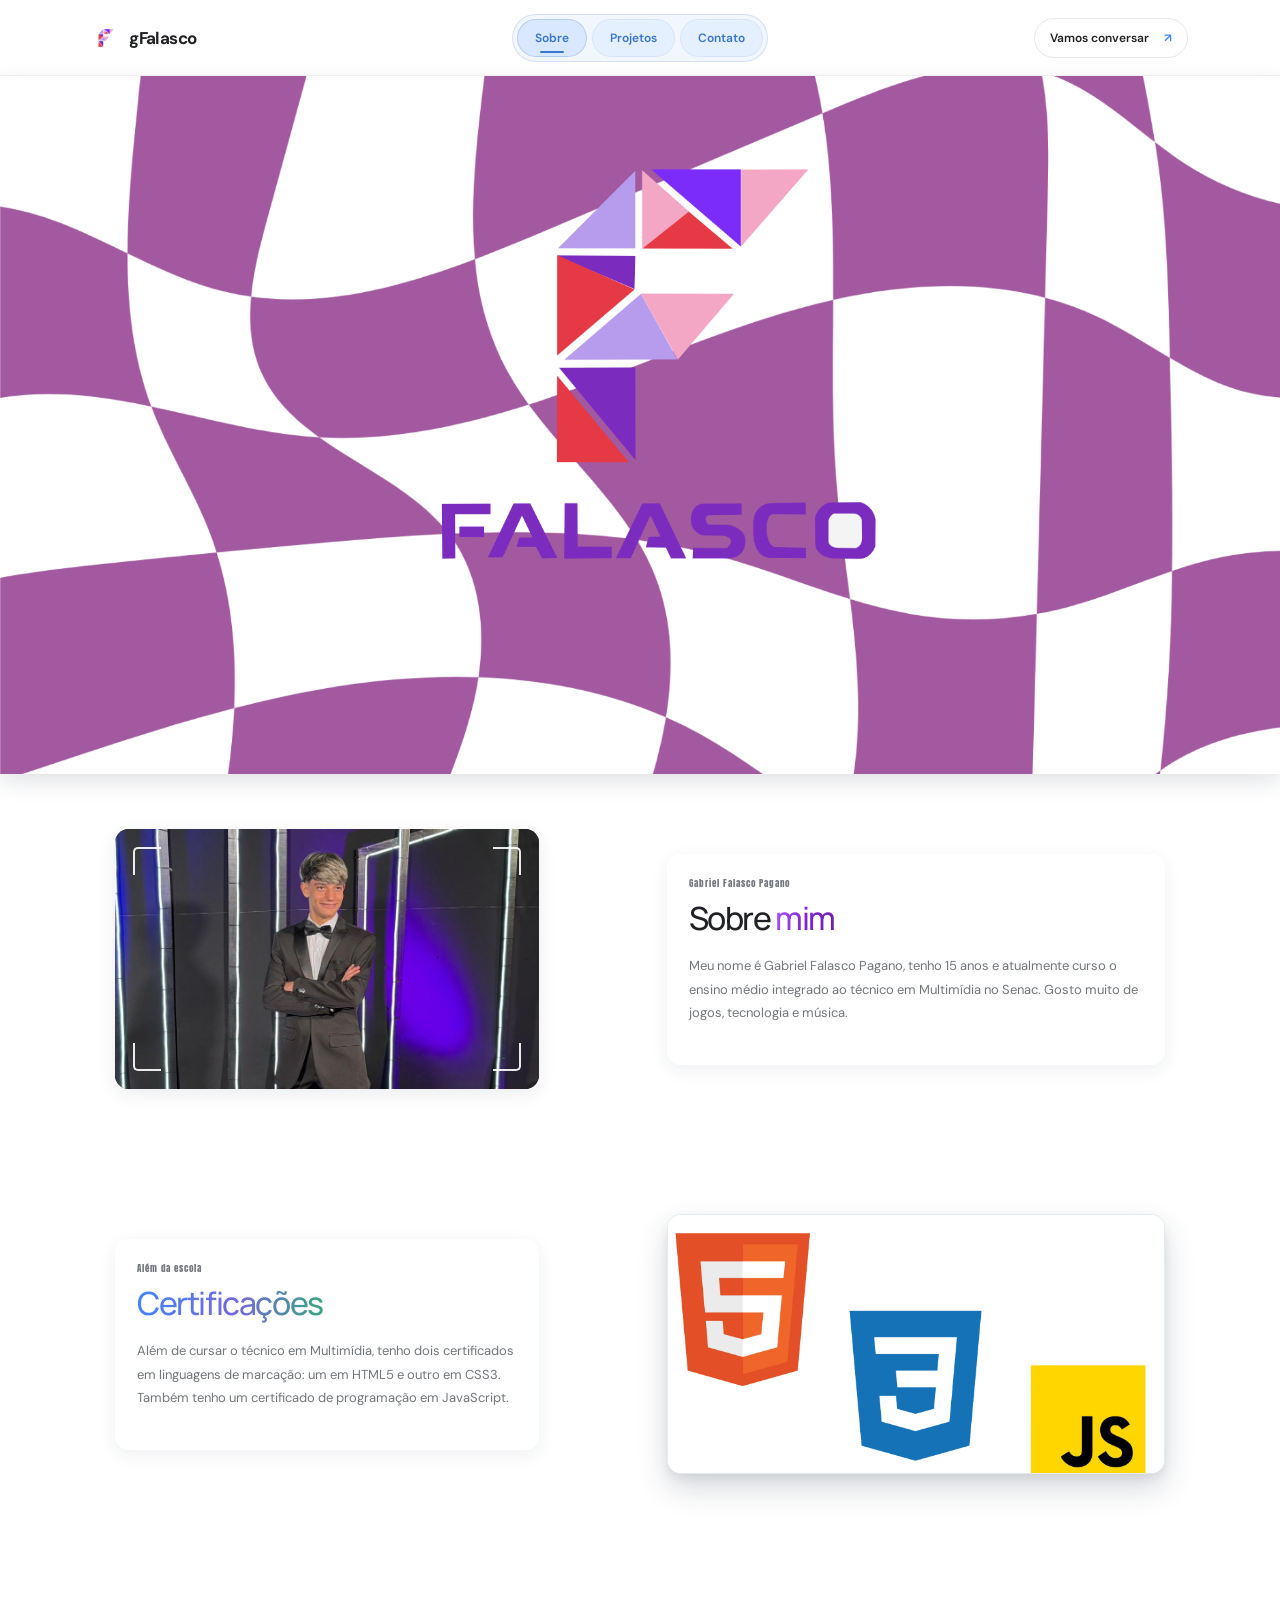
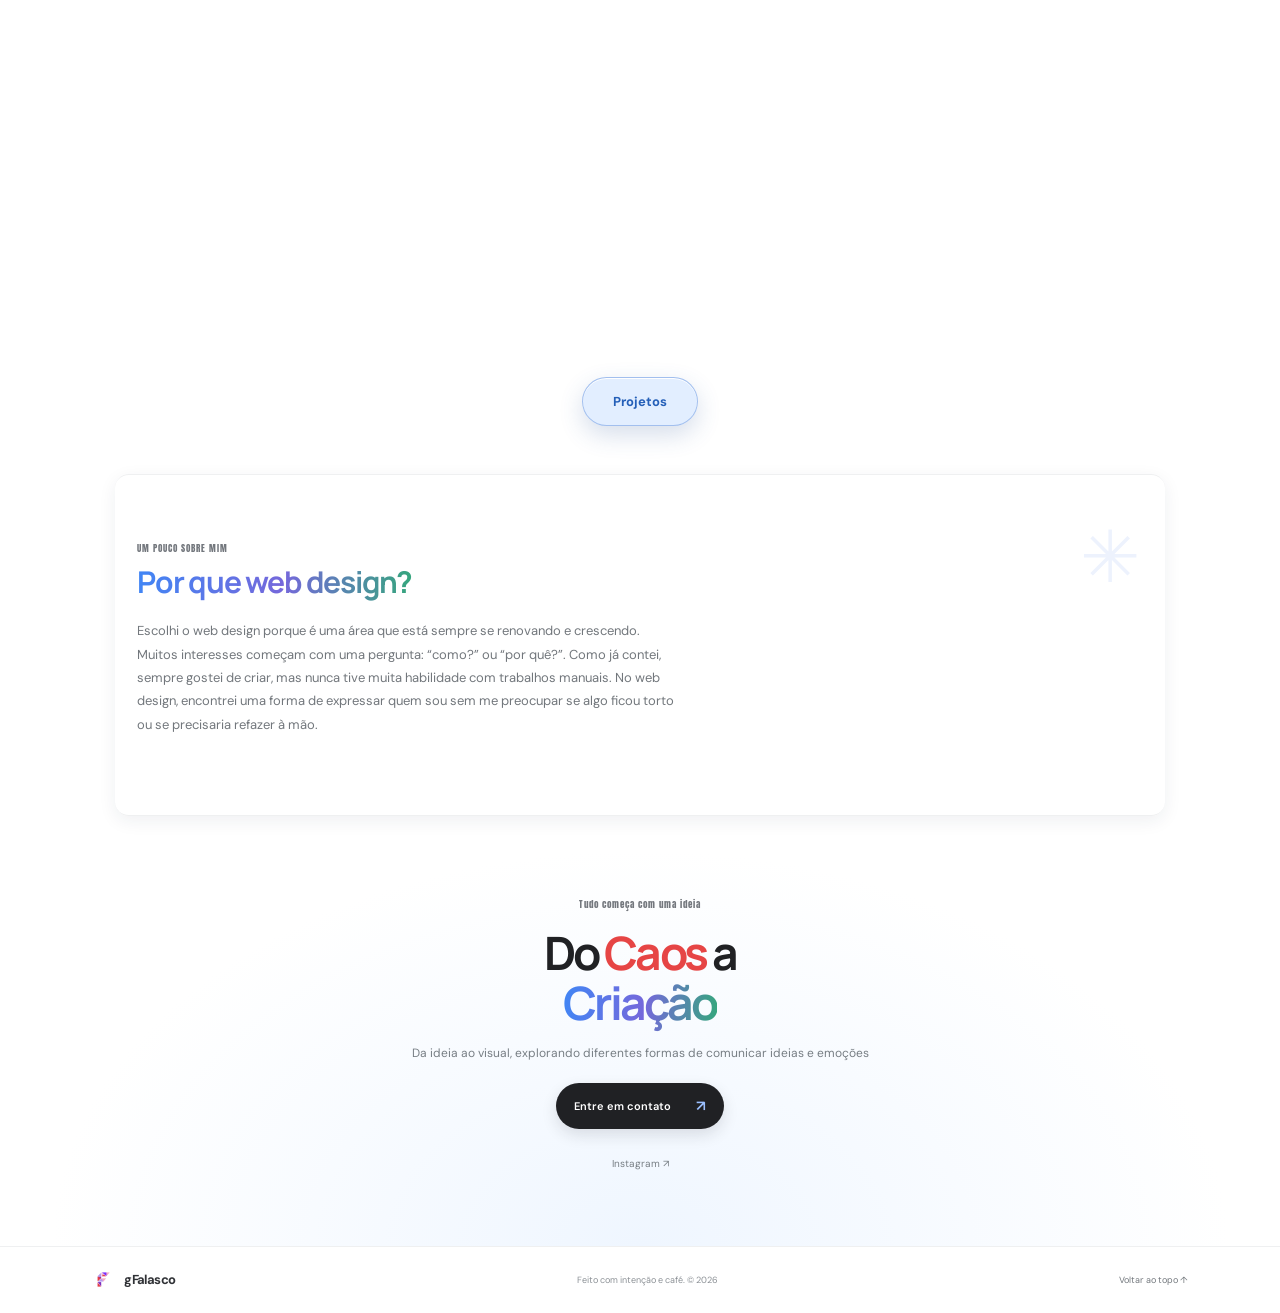
==== index.html @ 04edd02d "Add files via upload" ====
<!DOCTYPE html>
<html lang="pt-BR">
<head>
  <meta charset="UTF-8" />
  <meta name="viewport" content="width=device-width, initial-scale=1.0" />
  <meta name="description" content="Portfólio de Nome Sobrenome — projetos, habilidades e contato." />
  <title>Portfolio gFalasco</title>
  <link rel="preconnect" href="https://fonts.googleapis.com">
  <link rel="preconnect" href="https://fonts.gstatic.com" crossorigin>
  <link href="https://fonts.googleapis.com/css2?family=Anton&family=DM+Sans:wght@400;500;600;700&family=Manrope:wght@400;500;600;700;800&display=swap" rel="stylesheet">
  <link rel="stylesheet" href="style.css" />
  <script src="script.js" defer></script>
</head>
<body>
  <header class="topbar">
    <a class="brand" href="#inicio" aria-label="Ir para o início"><img class="brand-mark brand-logo" src="logo-f-icon.png" alt="" /><span>gFalasco</span></a>
    <nav class="main-nav" aria-label="Navegação principal">
      <a href="#sobre" aria-current="page">Sobre</a><a class="nav-project-button" href="projetos.html">Projetos</a><a href="contato.html">Contato</a>
    </nav>
    <a class="top-contact" href="contato.html">Vamos conversar <span aria-hidden="true">↗</span></a>
    <button class="menu-toggle" aria-label="Abrir menu" aria-expanded="false"><span></span><span></span></button>
  </header>

  <div class="banner-slot" aria-label="Banner Falaço">
    <img class="personal-banner" src="banner.png" alt="Banner Falaço com fundo geométrico roxo e cinza" />
  </div>
  <main>
    <section class="spotlight-section section-wrap" aria-label="Apresentação em destaque">
      <div class="spotlight-illustration reveal">
        <!-- Coloque sua ilustração em outputs/ilustracao.jpg e atualize o src abaixo. -->
        <img class="portrait-photo" src="ilustracao.jpg" alt="Gabriel Falasco Pagano em sua formatura" onerror="this.hidden=true; this.nextElementSibling.hidden=false" />
        <div class="illustration-placeholder" hidden>Adicione sua ilustração<br><small>salve a imagem como ilustracao.jpg</small></div>
        <span class="illustration-corner corner-top-left"></span><span class="illustration-corner corner-top-right"></span><span class="illustration-corner corner-bottom-left"></span><span class="illustration-corner corner-bottom-right"></span>
      </div>
      <div class="spotlight-copy reveal">
        <p class="section-kicker">Gabriel Falasco Pagano</p>
        <h2>Sobre <span class="gradient-purple">mim</span></h2>
        <p>Meu nome é Gabriel Falasco Pagano, tenho 15 anos e atualmente curso o ensino médio integrado ao técnico em Multimídia no Senac. Gosto muito de jogos, tecnologia e música.</p>
      </div>
    </section>
    <section class="spotlight-section spotlight-reverse section-wrap" aria-label="Mais sobre meu trabalho">
      <div class="spotlight-copy reveal">
        <p class="section-kicker">Além da escola</p>
        <h2><span class="gradient-text">Certificações</span></h2>
        <p>Além de cursar o técnico em Multimídia, tenho dois certificados em linguagens de marcação: um em HTML5 e outro em CSS3. Também tenho um certificado de programação em JavaScript.</p>
      </div>
      <div class="spotlight-illustration certifications-illustration reveal">
        <!-- Imagem de certificações -->
        <img class="certifications-photo" src="certificacoes.png" alt="Logos de HTML5, CSS3 e JavaScript" onerror="this.hidden=true; this.nextElementSibling.hidden=false" />
        <div class="illustration-placeholder" hidden>Adicione a imagem de certificações<br><small>salve a imagem como certificacoes.png</small></div>
        <span class="illustration-corner corner-top-left"></span><span class="illustration-corner corner-top-right"></span><span class="illustration-corner corner-bottom-left"></span><span class="illustration-corner corner-bottom-right"></span>
      </div>
    </section>
    <section class="spotlight-section section-wrap" aria-label="Criatividade e soluções">
      <div class="spotlight-illustration reveal">
        <!-- Coloque uma terceira imagem em outputs/ilustracao-3.jpg. -->
        <img class="story-photo" src="como-comecou.webp" alt="Ilustração colorida de uma pessoa flutuando em um céu estrelado" onerror="this.hidden=true; this.nextElementSibling.hidden=false" />
        <div class="illustration-placeholder" hidden>Adicione sua imagem<br><small>salve a imagem como como-comecou.webp</small></div>
        <span class="illustration-corner corner-top-left"></span><span class="illustration-corner corner-top-right"></span><span class="illustration-corner corner-bottom-left"></span><span class="illustration-corner corner-bottom-right"></span>
      </div>
      <div class="spotlight-copy reveal">
        <p class="section-kicker">Início</p>
        <h2>Como <span class="gradient-text">começou</span></h2>
        <p>Sempre gostei de criar usando tecnologia. Desde cedo, procuro expressar o que sinto em cada projeto, transformando referências e coisas de que já gosto em novas criações.</p>
      </div>
    </section>
    <div class="projects-jump-wrap reveal"><a class="projects-jump-button" href="projetos.html">Projetos</a></div>


    <section class="about-section section-wrap" id="sobre"><div class="about-decoration" aria-hidden="true">✳</div><div class="about-content"><p class="section-kicker">UM POUCO SOBRE MIM</p><h2><span class="gradient-text">Por que web design?</span></h2><p>Escolhi o web design porque é uma área que está sempre se renovando e crescendo. Muitos interesses começam com uma pergunta: “como?” ou “por quê?”. Como já contei, sempre gostei de criar, mas nunca tive muita habilidade com trabalhos manuais. No web design, encontrei uma forma de expressar quem sou sem me preocupar se algo ficou torto ou se precisaria refazer à mão.</p></div></section>

    <section class="contact-section" id="contato"><div class="contact-inner"><p class="section-kicker">Tudo começa com uma ideia</p><h2>Do <span class="text-red">Caos</span> a<br><span class="gradient-text">Criação</span></h2><p>Da ideia ao visual, explorando diferentes formas de comunicar ideias e emoções</p><a class="contact-button" href="contato.html">Entre em contato <span>↗</span></a><div class="social-links"><a href="https://www.instagram.com/falasc0?srtk=MXExcmhkbDVzaGE5Nw%3D%3D&amp;utm_source=qr" target="_blank" rel="noreferrer">Instagram ↗</a></div></div></section>
  </main>
  <footer class="footer"><a class="brand" href="#inicio"><img class="brand-mark brand-logo" src="logo-f-icon.png" alt="" /><span>gFalasco</span></a><span>Feito com intenção e café. © <span id="year"></span></span><a href="#inicio">Voltar ao topo ↑</a></footer>
</body>
</html>
---- style.css ----
:root{--ink:#202124;--muted:#70757a;--line:#e7e8eb;--blue:#4285f4;--purple:#8a63d2;--mint:#dff3e9;--paper:#fff;--soft:#f8f9fa}*{box-sizing:border-box}html{scroll-behavior:smooth}body{margin:0;background:var(--paper);color:var(--ink);font-family:'DM Sans',sans-serif;-webkit-font-smoothing:antialiased}a{color:inherit;text-decoration:none}button,input{font:inherit}.topbar{height:76px;display:flex;align-items:center;justify-content:space-between;padding:0 7.2%;border-bottom:1px solid #f0f0f0}.brand{display:inline-flex;align-items:center;gap:9px;font-size:17px;font-weight:700;letter-spacing:-.6px}.brand-mark{display:grid;place-items:center;width:28px;height:28px;border-radius:9px;color:#fff;background:linear-gradient(140deg,#4285f4 12%,#a66de0 57%,#34a879);font-size:20px}.brand-light{font-weight:400;color:#777}.main-nav{display:flex;gap:34px;font-size:13px;color:#5f6368}.main-nav a:hover,.footer a:hover{color:#4285f4}.top-contact{font-size:12px;font-weight:600;border:1px solid var(--line);padding:11px 15px;border-radius:30px}.top-contact span{margin-left:12px;color:var(--blue)}.menu-toggle{display:none}.hero{text-align:center;padding:87px 20px 60px;position:relative;overflow:hidden;background:radial-gradient(ellipse at 50% 4%,rgba(218,233,255,.6),transparent 48%)}.eyebrow,.section-kicker{font-size:10px;letter-spacing:1.65px;font-weight:700;color:#73777d}.eyebrow{display:inline-flex;align-items:center;gap:8px;padding:9px 12px;border:1px solid #e9eef5;border-radius:30px;background:rgba(255,255,255,.78)}.status-dot{width:7px;height:7px;background:#40b883;border-radius:50%;box-shadow:0 0 0 3px #e5f5ed}h1,h2,h3,p{margin-top:0}h1,h2{font-family:Manrope,sans-serif;letter-spacing:-2.8px}h1{font-size:clamp(46px,6.1vw,76px);line-height:1.09;font-weight:600;margin:25px 0 17px}.gradient-text{background:linear-gradient(95deg,#4285f4 2%,#7568db 53%,#35a77c 100%);background-clip:text;-webkit-background-clip:text;color:transparent}.hero-copy{color:#6b7077;font-size:15px;line-height:1.75;margin:0 auto 27px}.hero-copy strong{color:#282a2c;font-weight:600}.search-box{width:min(570px,100%);height:56px;margin:0 auto 18px;background:#fff;border:1px solid #e4e7eb;border-radius:30px;display:flex;align-items:center;padding:0 8px 0 20px;box-shadow:0 3px 13px rgba(60,64,67,.07);transition:box-shadow .2s,border .2s}.search-box:focus-within{border-color:#a9c7fa;box-shadow:0 3px 18px rgba(66,133,244,.14)}.search-icon{font-size:27px;line-height:1;color:#858b91;transform:rotate(-20deg);margin-right:12px}.search-box input{border:0;outline:0;flex:1;min-width:0;color:#333;font-size:13px;background:transparent}.search-box input::placeholder{color:#9aa0a6}.search-submit{height:40px;width:40px;border:0;border-radius:50%;background:#f1f4f9;color:#5f6368;font-size:23px;cursor:pointer}.quick-filters{display:flex;justify-content:center;gap:9px;flex-wrap:wrap}.filter-chip{border:1px solid #e5e7ea;background:white;color:#6b7075;border-radius:22px;padding:9px 13px;font-size:12px;cursor:pointer;transition:.2s}.filter-chip:first-letter{color:#6489dc}.filter-chip:hover,.filter-chip.active{border-color:#c8d8f8;background:#f3f7ff;color:#386fc4}.scroll-hint{display:inline-flex;align-items:center;gap:9px;margin-top:45px;color:#969ba1;font-size:10px;letter-spacing:.7px;text-transform:uppercase}.scroll-line{height:19px;width:1px;background:linear-gradient(#4285f4,transparent)}.section-wrap{width:min(1050px,85%);margin:0 auto}.projects-section{padding:66px 0 80px}.section-heading{display:flex;justify-content:space-between;align-items:end;margin-bottom:26px}.section-kicker{margin-bottom:9px;font-size:9px}.section-heading h2,.about-content h2{font-size:31px;line-height:1.2;letter-spacing:-1.2px;margin:0}.project-count{color:#92979c;font-size:11px;margin-bottom:5px}.projects-grid{display:grid;grid-template-columns:repeat(2,minmax(0,1fr));gap:34px 24px}.project-card{min-width:0;transition:opacity .2s,transform .2s}.project-card.is-hidden{display:none}.project-visual{height:270px;border-radius:13px;display:block;position:relative;overflow:hidden;transition:transform .25s}.project-visual:hover{transform:translateY(-3px)}.visual-top{display:flex;justify-content:space-between;position:absolute;left:18px;right:18px;top:15px;font-size:8px;letter-spacing:1px;z-index:2;color:rgba(32,33,36,.64)}.visual-top span:last-child{font-size:14px}.visual-label{position:absolute;bottom:15px;left:18px;font-size:8px;letter-spacing:1.2px;color:rgba(32,33,36,.55)}.visual-aurora{background:#eaf0ff}.aurora-art{position:absolute;inset:0;display:flex;flex-direction:column;align-items:center;justify-content:center;color:#28325c}.aurora-word{font:500 45px Manrope;letter-spacing:-3px;z-index:1}.aurora-art small{font-size:7px;letter-spacing:3px;margin-top:-1px;z-index:1}.aurora-star{position:absolute;font-size:158px;color:rgba(118,150,225,.18);top:35px;left:calc(50% - 77px)}.orbit{position:absolute;border:1px solid rgba(83,120,211,.17);width:235px;height:110px;border-radius:50%;transform:rotate(-30deg)}.orbit-two{transform:rotate(30deg);width:205px}.visual-flora{background:#e3f1e6}.phone-mock{width:176px;height:213px;position:absolute;left:50%;top:50%;transform:translate(-50%,-45%);background:#fffdf6;border:5px solid #313a33;border-bottom-width:8px;border-radius:23px;padding:23px 15px 12px;box-shadow:0 13px 30px #183d2223;text-align:center}.phone-notch{position:absolute;top:4px;left:calc(50% - 21px);width:42px;height:8px;background:#313a33;border-radius:0 0 8px 8px}.flora-logo{font:700 14px Manrope;color:#3e6846;text-align:left}.flora-logo span{color:#88aa69}.phone-mock p{font-size:10px;line-height:1.4;text-align:left;margin:14px 0 0;color:#657563}.plant-illustration{font-size:45px;margin:1px 0 4px}.phone-button{display:block;font-size:7px;color:white;background:#628568;border-radius:12px;padding:6px}.visual-casa{background:#f5e9d7}.casa-art{position:absolute;inset:0;display:flex;align-items:center;justify-content:center;flex-direction:column;text-align:center;color:#7c4e31}.casa-art p{font:400 54px/.76 Georgia,serif;letter-spacing:-3px;margin:13px 0}.casa-art p b{font-weight:400;font-style:italic}.casa-art small{font-size:7px;letter-spacing:2.5px}.casa-sun{position:absolute;top:61px;right:calc(50% - 73px);font-size:29px;color:#c7784c}.visual-linha{background:#e9eadf}.linha-copy{position:absolute;left:11%;top:26%;z-index:1;display:flex;flex-direction:column;color:#344333}.linha-copy small{font-size:7px;letter-spacing:1.7px;margin-bottom:12px}.linha-copy strong{font:600 43px/.88 Manrope;letter-spacing:-2px}.linha-copy strong span{color:#bf714f}.linha-link{font-size:7px;letter-spacing:1px;margin-top:17px}.fabric-shape{position:absolute;width:235px;height:310px;border-radius:46% 54% 20% 30%;background:linear-gradient(130deg,#d1b9a0,#ad8067);right:2%;top:16%;transform:rotate(-27deg);opacity:.73}.project-info{display:flex;justify-content:space-between;align-items:center;margin:14px 2px 0}.project-info h3{font-size:15px;letter-spacing:-.3px;margin:0 0 5px}.project-info p{font-size:11px;color:#81868b;margin:0}.arrow-bubble{border:1px solid var(--line);border-radius:50%;width:31px;height:31px;display:grid;place-items:center;color:#70777e;font-size:13px;flex:none}.tags{display:flex;gap:7px;margin:13px 2px 0}.tags span{font-size:9px;color:#777e84;background:#f4f5f6;border-radius:12px;padding:6px 9px}.empty-state{text-align:center;color:#777;margin:45px 0}.about-section{border-top:1px solid #eff0f1;border-bottom:1px solid #eff0f1;padding:66px 0;display:grid;grid-template-columns:1fr auto;gap:30px;position:relative}.about-content{max-width:610px}.about-content h2{font-size:30px;margin-bottom:19px}.about-content>p:not(.section-kicker){font-size:13px;color:#72777c;line-height:1.8;max-width:540px}.about-content>p strong{color:#35383b}.text-link{font-size:11px;font-weight:600;color:#3976cf}.text-link span{margin-left:9px}.about-stats{align-self:end;display:flex;gap:28px;padding-bottom:5px}.about-stats div{display:flex;flex-direction:column;gap:3px}.about-stats strong{font:700 25px Manrope;letter-spacing:-1px}.about-stats strong span{color:#588cdd;font-size:16px}.about-stats small{font-size:9px;color:#81868b}.about-decoration{position:absolute;right:25px;top:36px;font-size:72px;color:#edf2fd;z-index:-1}.contact-section{text-align:center;padding:81px 20px 76px;background:radial-gradient(ellipse at 50% 100%,#eff6ff,transparent 65%)}.contact-inner>h2{font-size:46px;line-height:1.08;margin:17px 0}.contact-inner>p:not(.section-kicker){font-size:12px;color:#777e84;margin:0 0 22px}.contact-button{display:inline-flex;align-items:center;gap:25px;border-radius:30px;background:#202124;color:white;padding:13px 18px;font-size:11px;font-weight:600;box-shadow:0 6px 15px #20212420}.contact-button span{color:#9bc0ff;font-size:15px}.social-links{display:flex;justify-content:center;gap:22px;margin-top:28px}.social-links a{font-size:10px;color:#777e84}.footer{border-top:1px solid #eff0f1;min-height:67px;padding:15px 7.2%;display:flex;justify-content:space-between;align-items:center;color:#8b9095;font-size:9px}.footer .brand{font-size:13px;color:#303236}.footer .brand-mark{width:23px;height:23px;font-size:17px;border-radius:7px}.footer a:last-child{color:#73787d}.sr-only{position:absolute;width:1px;height:1px;padding:0;margin:-1px;overflow:hidden;clip:rect(0,0,0,0);white-space:nowrap;border:0}
@media(max-width:700px){.topbar{height:66px;padding:0 5%}.main-nav{display:none;position:absolute;z-index:5;left:0;right:0;top:65px;background:#fff;border-bottom:1px solid var(--line);padding:18px 6%;flex-direction:column;gap:18px}.main-nav.open{display:flex}.top-contact{margin-left:auto;margin-right:12px;font-size:10px;padding:9px 11px}.menu-toggle{width:31px;height:31px;border:0;background:transparent;display:flex;flex-direction:column;gap:5px;align-items:center;justify-content:center}.menu-toggle span{width:18px;height:1.5px;background:#5f6368}.hero{padding:69px 18px 45px}h1{font-size:clamp(43px,11vw,62px);letter-spacing:-2px}.hero-copy{font-size:13px}.desktop-only{display:none}.quick-filters{gap:6px}.filter-chip{font-size:10px;padding:8px 10px}.filter-chip span{display:inline}.scroll-hint{margin-top:34px}.section-wrap{width:90%}.projects-section{padding:49px 0 58px}.section-heading h2{font-size:25px}.projects-grid{gap:27px 14px}.project-visual{height:220px}.project-info h3{font-size:13px}.project-info p{font-size:10px;max-width:230px}.tags span{font-size:8px;padding:5px 7px}.about-section{padding:49px 0;grid-template-columns:1fr}.about-content h2{font-size:26px}.about-stats{gap:34px}.about-decoration{right:7px;top:25px;font-size:55px}.contact-section{padding:62px 18px}.contact-inner>h2{font-size:39px}.footer{padding:16px 5%;gap:12px}.footer>span{display:none}}
@media(max-width:480px){.top-contact{display:none}.hero{padding-top:58px}.eyebrow{font-size:8px}.search-box{height:51px}.search-box input{font-size:11px}.filter-chip span{font-size:9px}.section-heading{align-items:start}.project-count{font-size:9px}.projects-grid{grid-template-columns:1fr;gap:27px}.project-visual{height:250px}.project-info p{font-size:11px}.tags span{font-size:9px}.about-stats{justify-content:space-between;gap:10px}.about-stats strong{font-size:22px}.about-stats small{font-size:8px}.social-links{gap:16px}}
/* Banner compacto personalizável no topo */
.banner-slot{width:min(1050px,85%);height:clamp(92px,13vw,150px);margin:22px auto 0;border:1px dashed #cbd6e7;border-radius:14px;background:linear-gradient(110deg,#f5f8fd,#f7f6fc 52%,#f3faf6);display:flex;flex-direction:column;align-items:center;justify-content:center;gap:6px;color:#64748b;overflow:hidden}.banner-slot>span{font:600 15px Manrope,sans-serif}.banner-slot small{font-size:10px;color:#929ba8}.personal-banner{display:block;width:min(1050px,85%);height:clamp(92px,13vw,150px);object-fit:cover;border-radius:14px;margin:22px auto 0}
/* Seção ilustrada inspirada na segunda referência */
.spotlight-section{display:grid;grid-template-columns:minmax(0,.85fr) minmax(0,1fr);align-items:center;gap:clamp(40px,10vw,130px);padding:55px 0 70px}.spotlight-illustration{height:260px;position:relative;display:grid;place-items:center;border-radius:14px;background:#f1f4fa;overflow:hidden}.spotlight-illustration img{width:100%;height:100%;object-fit:cover}.illustration-placeholder{width:100%;height:100%;display:flex;flex-direction:column;justify-content:center;align-items:center;text-align:center;color:#71809a;font:600 14px Manrope,sans-serif;background:radial-gradient(ellipse at 50% 42%,#fff 0,#edf2fb 62%,#e7edf7 100%)}.illustration-placeholder small{font:400 10px 'DM Sans',sans-serif;color:#929baa;margin-top:8px}.illustration-corner{position:absolute;width:28px;height:28px;border-color:#fff;border-style:solid;opacity:.9}.corner-top-left{top:18px;left:18px;border-width:2px 0 0 2px;border-radius:5px 0 0}.corner-top-right{top:18px;right:18px;border-width:2px 2px 0 0;border-radius:0 5px 0 0}.corner-bottom-left{bottom:18px;left:18px;border-width:0 0 2px 2px;border-radius:0 0 0 5px}.corner-bottom-right{bottom:18px;right:18px;border-width:0 2px 2px 0;border-radius:0 0 5px}.spotlight-copy h2{font:500 32px/1.2 Manrope,sans-serif;letter-spacing:-1.4px;margin:0 0 17px}.spotlight-copy>p:not(.section-kicker){font-size:13px;line-height:1.8;color:#72777c;max-width:480px;margin-bottom:18px}.reveal{opacity:0;transform:translateY(18px);transition:opacity 1s ease,transform 1s ease}.reveal.is-visible{opacity:1;transform:translateY(0)}.spotlight-copy.reveal{transition-delay:.12s}@media(prefers-reduced-motion:reduce){.reveal{opacity:1;transform:none;transition:none;transition-delay:0!important}}@media(max-width:700px){.banner-slot,.personal-banner{width:90%;height:100px;margin-top:16px}.spotlight-section{grid-template-columns:1fr;gap:27px;padding:35px 0 48px}.spotlight-illustration{height:230px}.spotlight-copy h2{font-size:27px}}@media(max-width:480px){.banner-slot,.personal-banner{height:82px}.spotlight-illustration{height:210px}}
/* A segunda composição inverte a posição da imagem e do texto. */
.spotlight-reverse .spotlight-copy{grid-column:1;grid-row:1}.spotlight-reverse .spotlight-illustration{grid-column:2;grid-row:1}
@media(max-width:700px){.spotlight-reverse .spotlight-copy{grid-column:1;grid-row:2}.spotlight-reverse .spotlight-illustration{grid-column:1;grid-row:1}}
/* Mantém o gatilho de rolagem mesmo com redução de movimento ativada. */
@media(prefers-reduced-motion:reduce){.reveal{opacity:0;transform:none;transition:none}.reveal.is-visible{opacity:1}}
/* Sombra suave para dar profundidade sem pesar no layout. */
.spotlight-illustration{box-shadow:0 5px 18px rgba(32,45,67,.09)}
.spotlight-copy{padding:22px;border-radius:14px;box-shadow:0 5px 18px rgba(32,45,67,.07)}
@media(max-width:700px){.spotlight-copy{padding:18px}}
/* Banner em largura total, preservando a imagem inteira e sua proporção original. */
.banner-slot{display:block;width:100%;max-width:none;height:auto;margin:0;padding:0;border:0;border-radius:0;background:#fff;overflow:hidden;box-shadow:0 8px 20px rgba(32,45,67,.13)}
.banner-slot .personal-banner{display:block;width:100%;max-width:none;height:auto;max-height:none;margin:0;border-radius:0;object-fit:contain;box-shadow:none}
/* Sombras leves nos blocos principais, inspiradas nas áreas de conteúdo da referência. */
.projects-section .project-card{padding:10px;border-radius:16px;box-shadow:0 4px 16px rgba(32,45,67,.07)}
.about-section{padding-left:22px;padding-right:22px;border-radius:14px;box-shadow:0 5px 18px rgba(32,45,67,.07)}
@media(max-width:700px){.banner-slot,.personal-banner,.banner-slot .personal-banner{width:100%;max-width:none;height:auto;margin:0}.about-section{padding-left:16px;padding-right:16px}}
/* Banner panorâmico mais baixo: mantém toda a arte visível de ponta a ponta. */
.banner-slot .personal-banner{width:100%;height:clamp(220px,28vw,380px);object-fit:fill;object-position:center}
@media(max-width:700px){.banner-slot .personal-banner{height:190px}}
@media(max-width:480px){.banner-slot .personal-banner{height:155px}}
/* A nova arte é panorâmica: exibe-a inteira sem deformar o logo. */
.banner-slot .personal-banner{height:auto;object-fit:contain}
/* Mantém a nova arte em uma faixa compacta, visível por inteiro, sem corte. */
.banner-slot .personal-banner{height:clamp(190px,24vw,340px);object-fit:fill}
@media(max-width:700px){.banner-slot .personal-banner{height:170px}}
@media(max-width:480px){.banner-slot .personal-banner{height:140px}}
/* Proporção natural do banner: escala pela largura sem achatamento ou recorte. */
.banner-slot .personal-banner{display:block;width:100%;height:auto;max-height:none;object-fit:contain;object-position:center}
@media(max-width:700px){.banner-slot .personal-banner{width:100%;height:auto}}
.brand-logo{object-fit:contain;background:#fff;border-radius:7px;padding:2px}
/* A seção Sobre ocupa toda a largura agora que os números foram removidos. */
.about-section{grid-template-columns:1fr}
/* Acesso em botão aos projetos no topo e após as três apresentações. */
.nav-project-button{display:inline-flex;align-items:center;justify-content:center;padding:9px 16px;border:1px solid #d8e3f4;border-radius:24px;background:#f4f8ff;color:#3976cf;font-size:12px;font-weight:600;transition:background .2s,box-shadow .2s}
.nav-project-button:hover{background:#eaf2ff;box-shadow:0 3px 10px rgba(66,133,244,.12)}
.projects-jump-wrap{display:flex;justify-content:center;padding:0 20px 48px}
.projects-jump-button{display:inline-flex;align-items:center;gap:14px;border-radius:28px;padding:13px 22px;background:#202124;color:white;font-size:12px;font-weight:600;box-shadow:0 5px 14px rgba(32,33,36,.13);transition:transform .2s,box-shadow .2s}
.projects-jump-button:hover{transform:translateY(-2px);box-shadow:0 8px 18px rgba(32,33,36,.17)}
.projects-jump-button span{color:#9bc0ff;font-size:15px}
@media(max-width:700px){.nav-project-button{align-self:flex-start}.projects-jump-wrap{padding-bottom:35px}}
/* Opções do menu com aparência uniforme de botões arredondados. */
.main-nav{gap:10px}
.main-nav a,.main-nav .nav-project-button{display:inline-flex;align-items:center;justify-content:center;min-height:36px;padding:8px 16px;border:1px solid rgba(202,216,239,.82);border-radius:24px;background:rgba(244,248,255,.72);color:#3976cf;font-size:12px;font-weight:600;backdrop-filter:blur(12px) saturate(1.25);-webkit-backdrop-filter:blur(12px) saturate(1.25);transition:background .2s,border-color .2s,box-shadow .2s}
.main-nav a:hover,.main-nav .nav-project-button:hover{background:rgba(231,240,255,.88);border-color:#bfd2f1;box-shadow:0 3px 10px rgba(66,133,244,.11)}
/* Botão inferior com efeito de vidro translúcido, estilo iOS. */
.projects-jump-button{background:rgba(248,251,255,.66);color:#3976cf;border:1px solid rgba(255,255,255,.95);backdrop-filter:blur(16px) saturate(1.5);-webkit-backdrop-filter:blur(16px) saturate(1.5);box-shadow:0 7px 22px rgba(55,77,112,.13),inset 0 1px 0 rgba(255,255,255,.95)}
.projects-jump-button:hover{background:rgba(239,246,255,.82);box-shadow:0 9px 25px rgba(55,77,112,.17),inset 0 1px 0 rgba(255,255,255,.98)}
/* Reforça a presença visual do botão inferior sem perder o acabamento translúcido. */
.projects-jump-button{background:rgba(224,237,255,.92);color:#245fb8;border:1px solid rgba(137,174,232,.72);padding:15px 30px;font-size:13px;font-weight:700;box-shadow:0 9px 24px rgba(51,91,155,.2),inset 0 1px 0 rgba(255,255,255,.98)}
.projects-jump-button:hover{background:rgba(211,229,255,.97);box-shadow:0 11px 27px rgba(51,91,155,.25),inset 0 1px 0 #fff}
/* Fonte Anton para os rótulos pequenos no topo das seções. */
.section-kicker{font-family:'Anton',sans-serif;font-weight:400;letter-spacing:1px}
/* Retrato centralizado e inteiro no primeiro quadro de apresentação. */
.spotlight-illustration img.portrait-photo{object-fit:contain;background:#181820}
/* Arte do produto Baw mantida inteira e centralizada no cartão. */
.visual-baw{background:#f0f1f1;display:flex;align-items:center;justify-content:center}
.project-photo{display:block;width:100%;height:100%;object-fit:contain;object-position:center;background:#f0f1f1}
/* Imagem do redesign Spotify centralizada no cartão. */
.visual-spotify{background:#f5f7f5}
.text-red{color:#e64545}
.visual-expression{background:#fff}
.certifications-photo{object-fit:contain!important;background:#fff}
/* Esconde a instrução de imagem quando o arquivo já carregou e remove os cantos sobre os logos. */
.illustration-placeholder[hidden]{display:none!important}
.certifications-illustration .illustration-corner{display:none}
/* Destaca o quadro da imagem de certificações em relação ao fundo da página. */
.certifications-illustration{border:1px solid #e5eaf2;background:#fff;box-shadow:0 14px 30px rgba(32,45,67,.18),0 4px 10px rgba(32,45,67,.08)}
.story-photo{object-fit:contain!important;background:#eaf7f5}
/* Centraliza a ilustração de “Como começou” dentro do quadro. */
.spotlight-illustration:has(.story-photo){display:flex;align-items:center;justify-content:center}
.spotlight-illustration .story-photo{width:auto;height:100%;max-width:100%;max-height:100%;margin:auto;object-fit:contain!important;object-position:center center;background:transparent}
.linha-viva-photo{object-fit:cover;background:#f7f7fa}
.gradient-purple{background:linear-gradient(100deg,#a855f7 0%,#7e22ce 55%,#6b21a8 100%);background-clip:text;-webkit-background-clip:text;color:transparent}
/* Igualar a sombra da ilustração de “Como começou” à imagem de certificações. */
.spotlight-illustration:has(.story-photo){margin-block:24px;border:1px solid #e5eaf2;box-shadow:0 18px 38px rgba(32,45,67,.2),0 6px 14px rgba(32,45,67,.1)}
.contact-page-section{position:relative;min-height:calc(100vh - 143px);display:block}
.contact-page-section .contact-inner{position:absolute;left:50%;top:50%;transform:translate(-50%,-50%);width:min(960px,90%);min-height:350px;padding:28px;border:1px solid #e4e9f1;border-radius:20px;background:#fff;box-shadow:0 20px 44px rgba(32,45,67,.17),0 7px 18px rgba(32,45,67,.1);display:grid;grid-template-columns:minmax(190px,.8fr) minmax(0,1.2fr);gap:34px;align-items:center}
.contact-details{display:flex;flex-direction:column;align-items:flex-start;gap:28px;align-self:start;margin-top:10px}
.contact-email-area{text-align:left;display:flex;flex-direction:column;align-items:flex-start;gap:13px}
.contact-email-tab{position:relative;display:inline-flex;align-items:center;min-height:39px;padding:0 20px;border:1px solid rgba(202,216,239,.82);border-radius:24px;background:rgba(244,248,255,.45);color:#3976cf;font-size:12px;font-weight:600;backdrop-filter:blur(12px) saturate(1.25);-webkit-backdrop-filter:blur(12px) saturate(1.25);transition:background .2s,border-color .2s,box-shadow .2s}
.contact-email-tab::after{content:"";position:absolute;left:50%;bottom:5px;width:24px;height:2px;border-radius:2px;background:#7da9ec;transform:translateX(-50%)}
.contact-email-address{font-size:14px;color:#4f5661;word-break:break-word}
.contact-address-link{display:inline-flex;align-items:center;gap:8px}
.contact-social-icon{display:block;width:17px;height:17px;flex:none}
.contact-form{display:grid;grid-template-columns:1fr 1fr;gap:10px}
.contact-form input,.contact-form textarea{width:100%;min-width:0;border:1px solid #e5e9ef;border-radius:12px;background:#f9fbfe;padding:12px 14px;color:#202124;font:400 12px 'DM Sans',sans-serif;outline:none;transition:border-color .2s,box-shadow .2s,background .2s}
.contact-form input:focus,.contact-form textarea:focus{border-color:#9bbcf0;background:#fff;box-shadow:0 0 0 3px rgba(66,133,244,.1)}
.contact-form textarea{grid-column:1/-1;resize:vertical;min-height:85px}
.contact-submit{justify-self:end;grid-column:1/-1;display:inline-flex;align-items:center;gap:14px;padding:11px 16px;border:0;border-radius:24px;background:#202124;color:#fff;font-size:11px;font-weight:600;cursor:pointer;box-shadow:0 6px 15px rgba(32,33,36,.16);transition:transform .2s,box-shadow .2s}
.contact-submit:hover{transform:translateY(-2px);box-shadow:0 9px 20px rgba(32,33,36,.2)}
.contact-submit span{color:#9bc0ff;font-size:14px}
.contact-form-status{grid-column:1/-1;min-height:15px;margin:0;text-align:right;font-size:10px;color:#4a8b68}
.contact-page-section .contact-floating-copy{position:absolute;top:30px;left:5%;width:min(440px,50%);padding:18px 20px;border:1px solid #eef0f3;border-radius:20px;background:rgba(255,255,255,.94);box-shadow:none;text-align:left}
.contact-page-section .contact-floating-copy .section-kicker{font-size:7px;letter-spacing:1px;margin:0 0 5px}
.contact-page-section .contact-floating-copy h1{font-size:clamp(34px,4vw,46px);line-height:1.08;letter-spacing:-1.5px;margin:0 0 6px}
.contact-page-section .contact-floating-copy .contact-intro{font-size:9px;line-height:1.4;margin:0 0 9px}
.contact-page-section .contact-floating-copy .contact-button{padding:8px 12px;gap:10px;font-size:9px;box-shadow:0 4px 12px #20212418}
.contact-page-section .contact-floating-copy .contact-button span{font-size:11px}
.contact-page-section .contact-floating-copy .social-links{margin-top:7px}
.contact-page-section .contact-floating-copy .social-links a{font-size:8px}
@media(max-width:700px){.contact-page-section .contact-inner{top:auto;bottom:20px;transform:translateX(-50%);min-height:0;height:auto;padding:20px;border-radius:16px;grid-template-columns:1fr;gap:22px}.contact-page-section .contact-floating-copy{top:28px;left:5%;width:78%}.contact-page-section .contact-floating-copy h1{font-size:clamp(30px,8vw,40px)}.contact-email-tab{min-height:35px;padding:0 16px;font-size:11px}.contact-form{grid-template-columns:1fr}.contact-form input,.contact-form textarea,.contact-submit,.contact-form-status{grid-column:1}.contact-submit{justify-self:start}.contact-form-status{text-align:left}}
/* Menu em cápsula translúcida, com indicador somente na página atual. */
.main-nav{align-items:center;gap:5px;padding:4px;border:1px solid rgba(202,216,239,.72);border-radius:28px;background:rgba(244,248,255,.42);backdrop-filter:blur(14px) saturate(1.25);-webkit-backdrop-filter:blur(14px) saturate(1.25)}
.main-nav a,.main-nav .nav-project-button{position:relative;min-height:38px;padding:9px 17px;border:1px solid transparent;border-radius:22px;background:transparent;color:#3976cf;font-size:12px;font-weight:600;box-shadow:none}
.main-nav a,.main-nav .nav-project-button{background:rgba(225,237,255,.68);border-color:rgba(202,216,239,.48)}
.main-nav a:hover,.main-nav .nav-project-button:hover{background:rgba(218,233,255,.86);border-color:rgba(183,207,242,.68);box-shadow:none}
.main-nav a[aria-current="page"]{background:rgba(215,231,255,.9);border-color:rgba(169,198,241,.78)}
.main-nav a[aria-current="page"]::after{content:"";position:absolute;left:50%;bottom:3px;width:24px;height:2px;border-radius:2px;background:#3976cf;transform:translateX(-50%)}
.contact-email-tab::after{display:none}
@media(max-width:700px){.main-nav{align-items:flex-start;gap:8px;padding:16px 6%;border:0;border-radius:0;background:#fff;backdrop-filter:none;-webkit-backdrop-filter:none}.main-nav a,.main-nav .nav-project-button{min-height:34px;padding:8px 14px}}
.contact-view .topbar-end-space{width:115px;flex:none}
@media(max-width:700px){.contact-view .topbar-end-space{display:none}}
@media(min-width:701px){.main-nav{background:rgba(239,245,255,.78)}}
@media(min-width:701px){.topbar{position:relative}.topbar .main-nav{position:absolute;left:50%;transform:translateX(-50%)}}
/* Cartões de projetos expansíveis: imagem maior e descrição logo abaixo. */
.project-visual{width:100%;padding:0;border:0;color:inherit;text-align:left;cursor:pointer;font:inherit;height:270px;transition:height .72s cubic-bezier(.22,1,.36,1),transform .45s ease,box-shadow .55s ease}
.project-visual:focus-visible{outline:3px solid rgba(66,133,244,.6);outline-offset:3px}
.project-card{transition:opacity .2s,transform .2s,box-shadow .65s ease,border-color .65s ease}
.project-card.is-expanded{position:relative;z-index:1;border:1px solid rgba(177,199,232,.7);box-shadow:0 22px 46px rgba(37,53,78,.18),0 7px 18px rgba(37,53,78,.1);transform:translateY(-3px)}
.project-card.is-expanded .project-visual{height:390px;transform:none}
.project-card.is-expanded .project-photo{transition:transform .75s cubic-bezier(.22,1,.36,1)}
.project-card.is-expanded .project-details{margin:12px 2px 4px;padding:14px 16px;border-left:2px solid #8eb6f5;border-radius:0 10px 10px 0;background:#f7f9fc;animation:details-in .58s cubic-bezier(.22,1,.36,1) both}
.project-details[hidden]{display:none!important}
.project-details p{margin:0;color:#626a73;font-size:12px;line-height:1.75}
@keyframes details-in{from{opacity:0;transform:translateY(-9px)}to{opacity:1;transform:translateY(0)}}
@media(max-width:700px){.project-card.is-expanded .project-visual{height: min(82vw,390px)}}
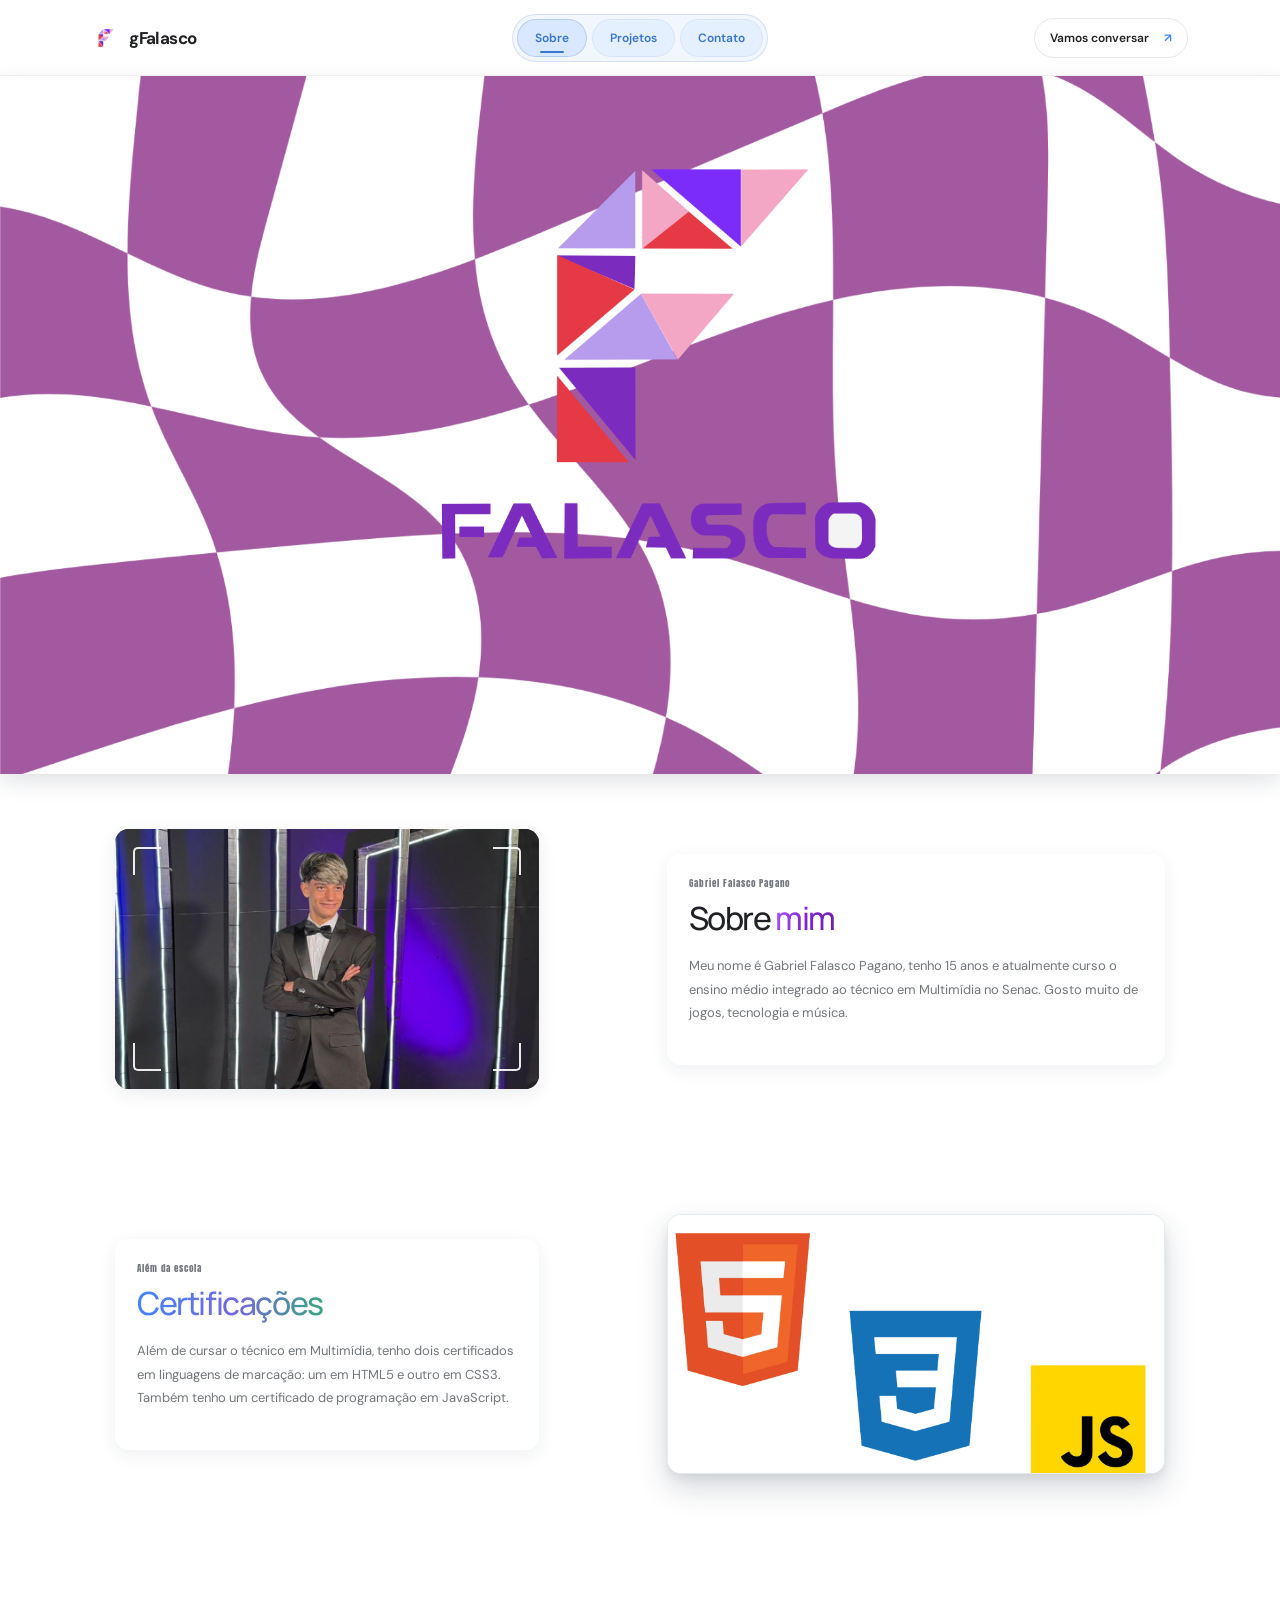
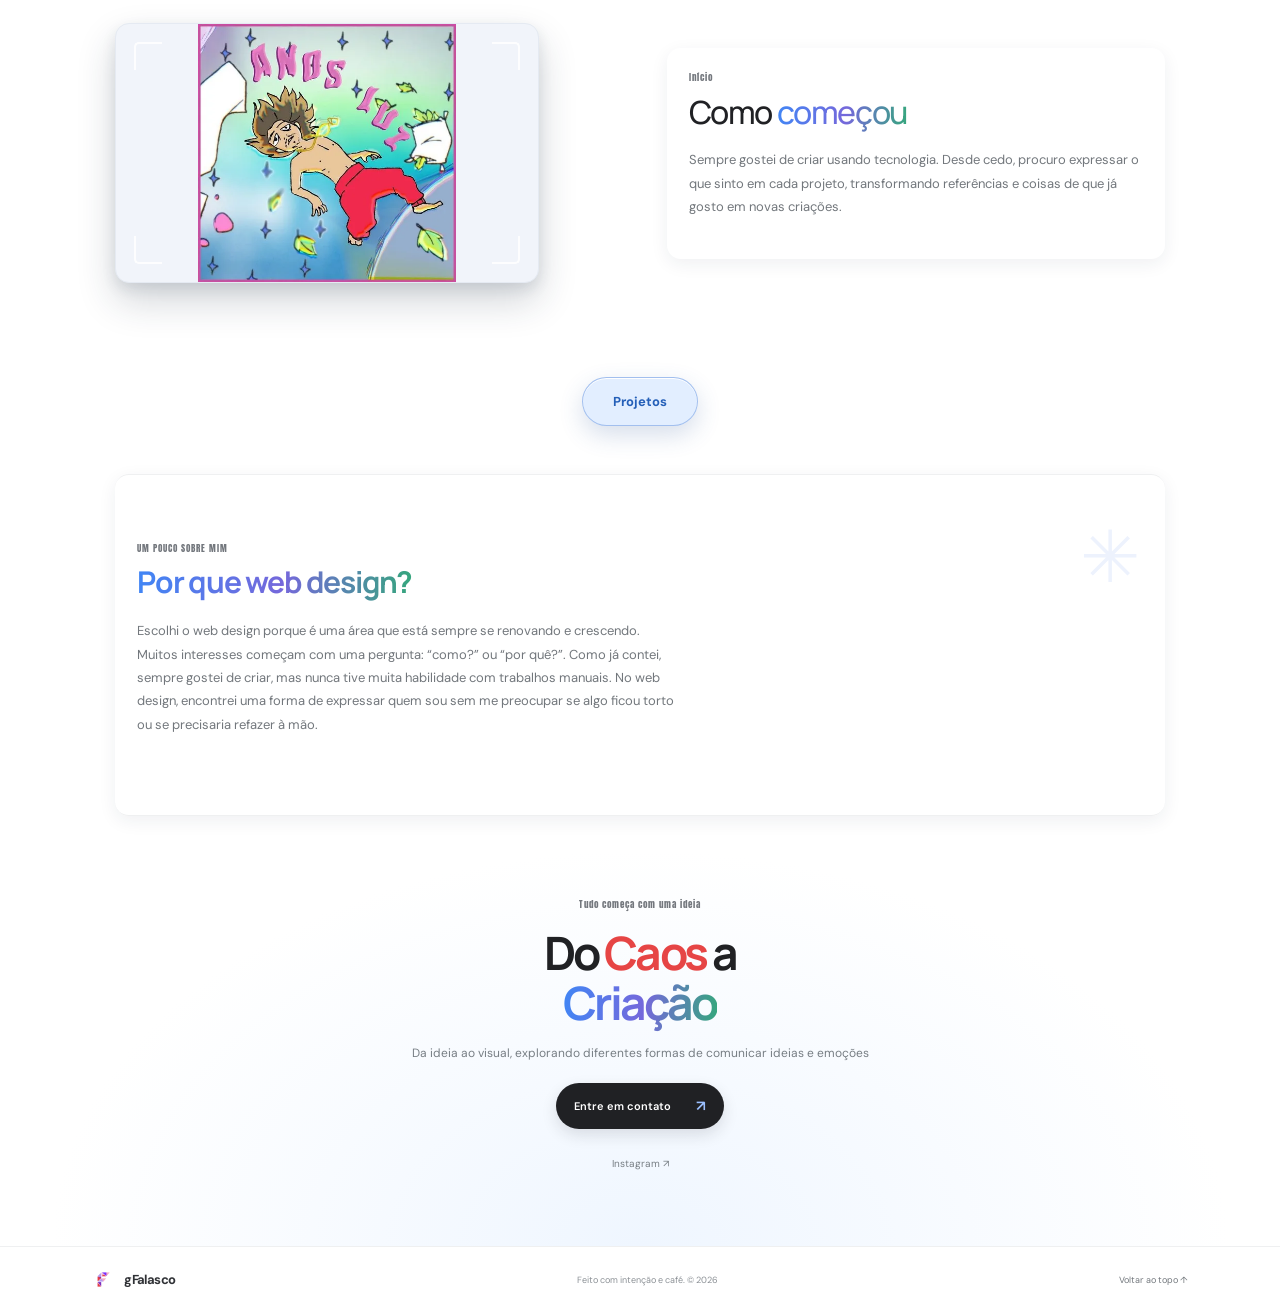
==== commit 4998f0d3: "Atualizar cache do CSS para importacao no Figma" ====
--- a/index.html
+++ b/index.html
@@ -1,78 +1,78 @@
-<!DOCTYPE html>
-<html lang="pt-BR">
-<head>
-  <meta charset="UTF-8" />
-  <meta name="viewport" content="width=device-width, initial-scale=1.0" />
-  <meta name="description" content="Portfólio de Nome Sobrenome — projetos, habilidades e contato." />
-  <title>Portfolio gFalasco</title>
-  <link rel="preconnect" href="https://fonts.googleapis.com">
-  <link rel="preconnect" href="https://fonts.gstatic.com" crossorigin>
-  <link href="https://fonts.googleapis.com/css2?family=Anton&family=DM+Sans:wght@400;500;600;700&family=Manrope:wght@400;500;600;700;800&display=swap" rel="stylesheet">
-  <link rel="stylesheet" href="style.css" />
-  <script src="script.js" defer></script>
-</head>
-<body>
-  <header class="topbar">
-    <a class="brand" href="#inicio" aria-label="Ir para o início"><img class="brand-mark brand-logo" src="logo-f-icon.png" alt="" /><span>gFalasco</span></a>
-    <nav class="main-nav" aria-label="Navegação principal">
-      <a href="#sobre" aria-current="page">Sobre</a><a class="nav-project-button" href="projetos.html">Projetos</a><a href="contato.html">Contato</a>
-    </nav>
-    <a class="top-contact" href="contato.html">Vamos conversar <span aria-hidden="true">↗</span></a>
-    <button class="menu-toggle" aria-label="Abrir menu" aria-expanded="false"><span></span><span></span></button>
-  </header>
-
-  <div class="banner-slot" aria-label="Banner Falaço">
-    <img class="personal-banner" src="banner.png" alt="Banner Falaço com fundo geométrico roxo e cinza" />
+<!DOCTYPE html>
+<html lang="pt-BR">
+<head>
+  <meta charset="UTF-8" />
+  <meta name="viewport" content="width=device-width, initial-scale=1.0" />
+  <meta name="description" content="Portfólio de Nome Sobrenome — projetos, habilidades e contato." />
+  <title>Portfolio gFalasco</title>
+  <link rel="preconnect" href="https://fonts.googleapis.com">
+  <link rel="preconnect" href="https://fonts.gstatic.com" crossorigin>
+  <link href="https://fonts.googleapis.com/css2?family=Anton&family=DM+Sans:wght@400;500;600;700&family=Manrope:wght@400;500;600;700;800&display=swap" rel="stylesheet">
+  <link rel="stylesheet" href="style.css?v=figma-import" />
+  <script src="script.js" defer></script>
+</head>
+<body>
+  <header class="topbar">
+    <a class="brand" href="#inicio" aria-label="Ir para o início"><img class="brand-mark brand-logo" src="logo-f-icon.png" alt="" /><span>gFalasco</span></a>
+    <nav class="main-nav" aria-label="Navegação principal">
+      <a href="#sobre" aria-current="page">Sobre</a><a class="nav-project-button" href="projetos.html">Projetos</a><a href="contato.html">Contato</a>
+    </nav>
+    <a class="top-contact" href="contato.html">Vamos conversar <span aria-hidden="true">↗</span></a>
+    <button class="menu-toggle" aria-label="Abrir menu" aria-expanded="false"><span></span><span></span></button>
+  </header>
+
+  <div class="banner-slot" aria-label="Banner Falaço">
+    <img class="personal-banner" src="banner.png" alt="Banner Falaço com fundo geométrico roxo e cinza" />
   </div>
-  <main>
-    <section class="spotlight-section section-wrap" aria-label="Apresentação em destaque">
-      <div class="spotlight-illustration reveal">
-        <!-- Coloque sua ilustração em outputs/ilustracao.jpg e atualize o src abaixo. -->
-        <img class="portrait-photo" src="ilustracao.jpg" alt="Gabriel Falasco Pagano em sua formatura" onerror="this.hidden=true; this.nextElementSibling.hidden=false" />
-        <div class="illustration-placeholder" hidden>Adicione sua ilustração<br><small>salve a imagem como ilustracao.jpg</small></div>
-        <span class="illustration-corner corner-top-left"></span><span class="illustration-corner corner-top-right"></span><span class="illustration-corner corner-bottom-left"></span><span class="illustration-corner corner-bottom-right"></span>
-      </div>
-      <div class="spotlight-copy reveal">
-        <p class="section-kicker">Gabriel Falasco Pagano</p>
-        <h2>Sobre <span class="gradient-purple">mim</span></h2>
-        <p>Meu nome é Gabriel Falasco Pagano, tenho 15 anos e atualmente curso o ensino médio integrado ao técnico em Multimídia no Senac. Gosto muito de jogos, tecnologia e música.</p>
-      </div>
-    </section>
-    <section class="spotlight-section spotlight-reverse section-wrap" aria-label="Mais sobre meu trabalho">
-      <div class="spotlight-copy reveal">
-        <p class="section-kicker">Além da escola</p>
-        <h2><span class="gradient-text">Certificações</span></h2>
-        <p>Além de cursar o técnico em Multimídia, tenho dois certificados em linguagens de marcação: um em HTML5 e outro em CSS3. Também tenho um certificado de programação em JavaScript.</p>
-      </div>
-      <div class="spotlight-illustration certifications-illustration reveal">
-        <!-- Imagem de certificações -->
-        <img class="certifications-photo" src="certificacoes.png" alt="Logos de HTML5, CSS3 e JavaScript" onerror="this.hidden=true; this.nextElementSibling.hidden=false" />
-        <div class="illustration-placeholder" hidden>Adicione a imagem de certificações<br><small>salve a imagem como certificacoes.png</small></div>
-        <span class="illustration-corner corner-top-left"></span><span class="illustration-corner corner-top-right"></span><span class="illustration-corner corner-bottom-left"></span><span class="illustration-corner corner-bottom-right"></span>
-      </div>
-    </section>
-    <section class="spotlight-section section-wrap" aria-label="Criatividade e soluções">
-      <div class="spotlight-illustration reveal">
-        <!-- Coloque uma terceira imagem em outputs/ilustracao-3.jpg. -->
-        <img class="story-photo" src="como-comecou.webp" alt="Ilustração colorida de uma pessoa flutuando em um céu estrelado" onerror="this.hidden=true; this.nextElementSibling.hidden=false" />
-        <div class="illustration-placeholder" hidden>Adicione sua imagem<br><small>salve a imagem como como-comecou.webp</small></div>
-        <span class="illustration-corner corner-top-left"></span><span class="illustration-corner corner-top-right"></span><span class="illustration-corner corner-bottom-left"></span><span class="illustration-corner corner-bottom-right"></span>
-      </div>
-      <div class="spotlight-copy reveal">
-        <p class="section-kicker">Início</p>
-        <h2>Como <span class="gradient-text">começou</span></h2>
-        <p>Sempre gostei de criar usando tecnologia. Desde cedo, procuro expressar o que sinto em cada projeto, transformando referências e coisas de que já gosto em novas criações.</p>
-      </div>
-    </section>
-    <div class="projects-jump-wrap reveal"><a class="projects-jump-button" href="projetos.html">Projetos</a></div>
-
-
-    <section class="about-section section-wrap" id="sobre"><div class="about-decoration" aria-hidden="true">✳</div><div class="about-content"><p class="section-kicker">UM POUCO SOBRE MIM</p><h2><span class="gradient-text">Por que web design?</span></h2><p>Escolhi o web design porque é uma área que está sempre se renovando e crescendo. Muitos interesses começam com uma pergunta: “como?” ou “por quê?”. Como já contei, sempre gostei de criar, mas nunca tive muita habilidade com trabalhos manuais. No web design, encontrei uma forma de expressar quem sou sem me preocupar se algo ficou torto ou se precisaria refazer à mão.</p></div></section>
-
-    <section class="contact-section" id="contato"><div class="contact-inner"><p class="section-kicker">Tudo começa com uma ideia</p><h2>Do <span class="text-red">Caos</span> a<br><span class="gradient-text">Criação</span></h2><p>Da ideia ao visual, explorando diferentes formas de comunicar ideias e emoções</p><a class="contact-button" href="contato.html">Entre em contato <span>↗</span></a><div class="social-links"><a href="https://www.instagram.com/falasc0?srtk=MXExcmhkbDVzaGE5Nw%3D%3D&amp;utm_source=qr" target="_blank" rel="noreferrer">Instagram ↗</a></div></div></section>
-  </main>
-  <footer class="footer"><a class="brand" href="#inicio"><img class="brand-mark brand-logo" src="logo-f-icon.png" alt="" /><span>gFalasco</span></a><span>Feito com intenção e café. © <span id="year"></span></span><a href="#inicio">Voltar ao topo ↑</a></footer>
-</body>
+  <main>
+    <section class="spotlight-section section-wrap" aria-label="Apresentação em destaque">
+      <div class="spotlight-illustration reveal">
+        <!-- Coloque sua ilustração em outputs/ilustracao.jpg e atualize o src abaixo. -->
+        <img class="portrait-photo" src="ilustracao.jpg" alt="Gabriel Falasco Pagano em sua formatura" onerror="this.hidden=true; this.nextElementSibling.hidden=false" />
+        <div class="illustration-placeholder" hidden>Adicione sua ilustração<br><small>salve a imagem como ilustracao.jpg</small></div>
+        <span class="illustration-corner corner-top-left"></span><span class="illustration-corner corner-top-right"></span><span class="illustration-corner corner-bottom-left"></span><span class="illustration-corner corner-bottom-right"></span>
+      </div>
+      <div class="spotlight-copy reveal">
+        <p class="section-kicker">Gabriel Falasco Pagano</p>
+        <h2>Sobre <span class="gradient-purple">mim</span></h2>
+        <p>Meu nome é Gabriel Falasco Pagano, tenho 15 anos e atualmente curso o ensino médio integrado ao técnico em Multimídia no Senac. Gosto muito de jogos, tecnologia e música.</p>
+      </div>
+    </section>
+    <section class="spotlight-section spotlight-reverse section-wrap" aria-label="Mais sobre meu trabalho">
+      <div class="spotlight-copy reveal">
+        <p class="section-kicker">Além da escola</p>
+        <h2><span class="gradient-text">Certificações</span></h2>
+        <p>Além de cursar o técnico em Multimídia, tenho dois certificados em linguagens de marcação: um em HTML5 e outro em CSS3. Também tenho um certificado de programação em JavaScript.</p>
+      </div>
+      <div class="spotlight-illustration certifications-illustration reveal">
+        <!-- Imagem de certificações -->
+        <img class="certifications-photo" src="certificacoes.png" alt="Logos de HTML5, CSS3 e JavaScript" onerror="this.hidden=true; this.nextElementSibling.hidden=false" />
+        <div class="illustration-placeholder" hidden>Adicione a imagem de certificações<br><small>salve a imagem como certificacoes.png</small></div>
+        <span class="illustration-corner corner-top-left"></span><span class="illustration-corner corner-top-right"></span><span class="illustration-corner corner-bottom-left"></span><span class="illustration-corner corner-bottom-right"></span>
+      </div>
+    </section>
+    <section class="spotlight-section section-wrap" aria-label="Criatividade e soluções">
+      <div class="spotlight-illustration reveal">
+        <!-- Coloque uma terceira imagem em outputs/ilustracao-3.jpg. -->
+        <img class="story-photo" src="como-comecou.webp" alt="Ilustração colorida de uma pessoa flutuando em um céu estrelado" onerror="this.hidden=true; this.nextElementSibling.hidden=false" />
+        <div class="illustration-placeholder" hidden>Adicione sua imagem<br><small>salve a imagem como como-comecou.webp</small></div>
+        <span class="illustration-corner corner-top-left"></span><span class="illustration-corner corner-top-right"></span><span class="illustration-corner corner-bottom-left"></span><span class="illustration-corner corner-bottom-right"></span>
+      </div>
+      <div class="spotlight-copy reveal">
+        <p class="section-kicker">Início</p>
+        <h2>Como <span class="gradient-text">começou</span></h2>
+        <p>Sempre gostei de criar usando tecnologia. Desde cedo, procuro expressar o que sinto em cada projeto, transformando referências e coisas de que já gosto em novas criações.</p>
+      </div>
+    </section>
+    <div class="projects-jump-wrap reveal"><a class="projects-jump-button" href="projetos.html">Projetos</a></div>
+
+
+    <section class="about-section section-wrap" id="sobre"><div class="about-decoration" aria-hidden="true">✳</div><div class="about-content"><p class="section-kicker">UM POUCO SOBRE MIM</p><h2><span class="gradient-text">Por que web design?</span></h2><p>Escolhi o web design porque é uma área que está sempre se renovando e crescendo. Muitos interesses começam com uma pergunta: “como?” ou “por quê?”. Como já contei, sempre gostei de criar, mas nunca tive muita habilidade com trabalhos manuais. No web design, encontrei uma forma de expressar quem sou sem me preocupar se algo ficou torto ou se precisaria refazer à mão.</p></div></section>
+
+    <section class="contact-section" id="contato"><div class="contact-inner"><p class="section-kicker">Tudo começa com uma ideia</p><h2>Do <span class="text-red">Caos</span> a<br><span class="gradient-text">Criação</span></h2><p>Da ideia ao visual, explorando diferentes formas de comunicar ideias e emoções</p><a class="contact-button" href="contato.html">Entre em contato <span>↗</span></a><div class="social-links"><a href="https://www.instagram.com/falasc0?srtk=MXExcmhkbDVzaGE5Nw%3D%3D&amp;utm_source=qr" target="_blank" rel="noreferrer">Instagram ↗</a></div></div></section>
+  </main>
+  <footer class="footer"><a class="brand" href="#inicio"><img class="brand-mark brand-logo" src="logo-f-icon.png" alt="" /><span>gFalasco</span></a><span>Feito com intenção e café. © <span id="year"></span></span><a href="#inicio">Voltar ao topo ↑</a></footer>
+</body>
 </html>
 
 
--- a/style.css
+++ b/style.css
@@ -1,133 +1,137 @@
-:root{--ink:#202124;--muted:#70757a;--line:#e7e8eb;--blue:#4285f4;--purple:#8a63d2;--mint:#dff3e9;--paper:#fff;--soft:#f8f9fa}*{box-sizing:border-box}html{scroll-behavior:smooth}body{margin:0;background:var(--paper);color:var(--ink);font-family:'DM Sans',sans-serif;-webkit-font-smoothing:antialiased}a{color:inherit;text-decoration:none}button,input{font:inherit}.topbar{height:76px;display:flex;align-items:center;justify-content:space-between;padding:0 7.2%;border-bottom:1px solid #f0f0f0}.brand{display:inline-flex;align-items:center;gap:9px;font-size:17px;font-weight:700;letter-spacing:-.6px}.brand-mark{display:grid;place-items:center;width:28px;height:28px;border-radius:9px;color:#fff;background:linear-gradient(140deg,#4285f4 12%,#a66de0 57%,#34a879);font-size:20px}.brand-light{font-weight:400;color:#777}.main-nav{display:flex;gap:34px;font-size:13px;color:#5f6368}.main-nav a:hover,.footer a:hover{color:#4285f4}.top-contact{font-size:12px;font-weight:600;border:1px solid var(--line);padding:11px 15px;border-radius:30px}.top-contact span{margin-left:12px;color:var(--blue)}.menu-toggle{display:none}.hero{text-align:center;padding:87px 20px 60px;position:relative;overflow:hidden;background:radial-gradient(ellipse at 50% 4%,rgba(218,233,255,.6),transparent 48%)}.eyebrow,.section-kicker{font-size:10px;letter-spacing:1.65px;font-weight:700;color:#73777d}.eyebrow{display:inline-flex;align-items:center;gap:8px;padding:9px 12px;border:1px solid #e9eef5;border-radius:30px;background:rgba(255,255,255,.78)}.status-dot{width:7px;height:7px;background:#40b883;border-radius:50%;box-shadow:0 0 0 3px #e5f5ed}h1,h2,h3,p{margin-top:0}h1,h2{font-family:Manrope,sans-serif;letter-spacing:-2.8px}h1{font-size:clamp(46px,6.1vw,76px);line-height:1.09;font-weight:600;margin:25px 0 17px}.gradient-text{background:linear-gradient(95deg,#4285f4 2%,#7568db 53%,#35a77c 100%);background-clip:text;-webkit-background-clip:text;color:transparent}.hero-copy{color:#6b7077;font-size:15px;line-height:1.75;margin:0 auto 27px}.hero-copy strong{color:#282a2c;font-weight:600}.search-box{width:min(570px,100%);height:56px;margin:0 auto 18px;background:#fff;border:1px solid #e4e7eb;border-radius:30px;display:flex;align-items:center;padding:0 8px 0 20px;box-shadow:0 3px 13px rgba(60,64,67,.07);transition:box-shadow .2s,border .2s}.search-box:focus-within{border-color:#a9c7fa;box-shadow:0 3px 18px rgba(66,133,244,.14)}.search-icon{font-size:27px;line-height:1;color:#858b91;transform:rotate(-20deg);margin-right:12px}.search-box input{border:0;outline:0;flex:1;min-width:0;color:#333;font-size:13px;background:transparent}.search-box input::placeholder{color:#9aa0a6}.search-submit{height:40px;width:40px;border:0;border-radius:50%;background:#f1f4f9;color:#5f6368;font-size:23px;cursor:pointer}.quick-filters{display:flex;justify-content:center;gap:9px;flex-wrap:wrap}.filter-chip{border:1px solid #e5e7ea;background:white;color:#6b7075;border-radius:22px;padding:9px 13px;font-size:12px;cursor:pointer;transition:.2s}.filter-chip:first-letter{color:#6489dc}.filter-chip:hover,.filter-chip.active{border-color:#c8d8f8;background:#f3f7ff;color:#386fc4}.scroll-hint{display:inline-flex;align-items:center;gap:9px;margin-top:45px;color:#969ba1;font-size:10px;letter-spacing:.7px;text-transform:uppercase}.scroll-line{height:19px;width:1px;background:linear-gradient(#4285f4,transparent)}.section-wrap{width:min(1050px,85%);margin:0 auto}.projects-section{padding:66px 0 80px}.section-heading{display:flex;justify-content:space-between;align-items:end;margin-bottom:26px}.section-kicker{margin-bottom:9px;font-size:9px}.section-heading h2,.about-content h2{font-size:31px;line-height:1.2;letter-spacing:-1.2px;margin:0}.project-count{color:#92979c;font-size:11px;margin-bottom:5px}.projects-grid{display:grid;grid-template-columns:repeat(2,minmax(0,1fr));gap:34px 24px}.project-card{min-width:0;transition:opacity .2s,transform .2s}.project-card.is-hidden{display:none}.project-visual{height:270px;border-radius:13px;display:block;position:relative;overflow:hidden;transition:transform .25s}.project-visual:hover{transform:translateY(-3px)}.visual-top{display:flex;justify-content:space-between;position:absolute;left:18px;right:18px;top:15px;font-size:8px;letter-spacing:1px;z-index:2;color:rgba(32,33,36,.64)}.visual-top span:last-child{font-size:14px}.visual-label{position:absolute;bottom:15px;left:18px;font-size:8px;letter-spacing:1.2px;color:rgba(32,33,36,.55)}.visual-aurora{background:#eaf0ff}.aurora-art{position:absolute;inset:0;display:flex;flex-direction:column;align-items:center;justify-content:center;color:#28325c}.aurora-word{font:500 45px Manrope;letter-spacing:-3px;z-index:1}.aurora-art small{font-size:7px;letter-spacing:3px;margin-top:-1px;z-index:1}.aurora-star{position:absolute;font-size:158px;color:rgba(118,150,225,.18);top:35px;left:calc(50% - 77px)}.orbit{position:absolute;border:1px solid rgba(83,120,211,.17);width:235px;height:110px;border-radius:50%;transform:rotate(-30deg)}.orbit-two{transform:rotate(30deg);width:205px}.visual-flora{background:#e3f1e6}.phone-mock{width:176px;height:213px;position:absolute;left:50%;top:50%;transform:translate(-50%,-45%);background:#fffdf6;border:5px solid #313a33;border-bottom-width:8px;border-radius:23px;padding:23px 15px 12px;box-shadow:0 13px 30px #183d2223;text-align:center}.phone-notch{position:absolute;top:4px;left:calc(50% - 21px);width:42px;height:8px;background:#313a33;border-radius:0 0 8px 8px}.flora-logo{font:700 14px Manrope;color:#3e6846;text-align:left}.flora-logo span{color:#88aa69}.phone-mock p{font-size:10px;line-height:1.4;text-align:left;margin:14px 0 0;color:#657563}.plant-illustration{font-size:45px;margin:1px 0 4px}.phone-button{display:block;font-size:7px;color:white;background:#628568;border-radius:12px;padding:6px}.visual-casa{background:#f5e9d7}.casa-art{position:absolute;inset:0;display:flex;align-items:center;justify-content:center;flex-direction:column;text-align:center;color:#7c4e31}.casa-art p{font:400 54px/.76 Georgia,serif;letter-spacing:-3px;margin:13px 0}.casa-art p b{font-weight:400;font-style:italic}.casa-art small{font-size:7px;letter-spacing:2.5px}.casa-sun{position:absolute;top:61px;right:calc(50% - 73px);font-size:29px;color:#c7784c}.visual-linha{background:#e9eadf}.linha-copy{position:absolute;left:11%;top:26%;z-index:1;display:flex;flex-direction:column;color:#344333}.linha-copy small{font-size:7px;letter-spacing:1.7px;margin-bottom:12px}.linha-copy strong{font:600 43px/.88 Manrope;letter-spacing:-2px}.linha-copy strong span{color:#bf714f}.linha-link{font-size:7px;letter-spacing:1px;margin-top:17px}.fabric-shape{position:absolute;width:235px;height:310px;border-radius:46% 54% 20% 30%;background:linear-gradient(130deg,#d1b9a0,#ad8067);right:2%;top:16%;transform:rotate(-27deg);opacity:.73}.project-info{display:flex;justify-content:space-between;align-items:center;margin:14px 2px 0}.project-info h3{font-size:15px;letter-spacing:-.3px;margin:0 0 5px}.project-info p{font-size:11px;color:#81868b;margin:0}.arrow-bubble{border:1px solid var(--line);border-radius:50%;width:31px;height:31px;display:grid;place-items:center;color:#70777e;font-size:13px;flex:none}.tags{display:flex;gap:7px;margin:13px 2px 0}.tags span{font-size:9px;color:#777e84;background:#f4f5f6;border-radius:12px;padding:6px 9px}.empty-state{text-align:center;color:#777;margin:45px 0}.about-section{border-top:1px solid #eff0f1;border-bottom:1px solid #eff0f1;padding:66px 0;display:grid;grid-template-columns:1fr auto;gap:30px;position:relative}.about-content{max-width:610px}.about-content h2{font-size:30px;margin-bottom:19px}.about-content>p:not(.section-kicker){font-size:13px;color:#72777c;line-height:1.8;max-width:540px}.about-content>p strong{color:#35383b}.text-link{font-size:11px;font-weight:600;color:#3976cf}.text-link span{margin-left:9px}.about-stats{align-self:end;display:flex;gap:28px;padding-bottom:5px}.about-stats div{display:flex;flex-direction:column;gap:3px}.about-stats strong{font:700 25px Manrope;letter-spacing:-1px}.about-stats strong span{color:#588cdd;font-size:16px}.about-stats small{font-size:9px;color:#81868b}.about-decoration{position:absolute;right:25px;top:36px;font-size:72px;color:#edf2fd;z-index:-1}.contact-section{text-align:center;padding:81px 20px 76px;background:radial-gradient(ellipse at 50% 100%,#eff6ff,transparent 65%)}.contact-inner>h2{font-size:46px;line-height:1.08;margin:17px 0}.contact-inner>p:not(.section-kicker){font-size:12px;color:#777e84;margin:0 0 22px}.contact-button{display:inline-flex;align-items:center;gap:25px;border-radius:30px;background:#202124;color:white;padding:13px 18px;font-size:11px;font-weight:600;box-shadow:0 6px 15px #20212420}.contact-button span{color:#9bc0ff;font-size:15px}.social-links{display:flex;justify-content:center;gap:22px;margin-top:28px}.social-links a{font-size:10px;color:#777e84}.footer{border-top:1px solid #eff0f1;min-height:67px;padding:15px 7.2%;display:flex;justify-content:space-between;align-items:center;color:#8b9095;font-size:9px}.footer .brand{font-size:13px;color:#303236}.footer .brand-mark{width:23px;height:23px;font-size:17px;border-radius:7px}.footer a:last-child{color:#73787d}.sr-only{position:absolute;width:1px;height:1px;padding:0;margin:-1px;overflow:hidden;clip:rect(0,0,0,0);white-space:nowrap;border:0}
-@media(max-width:700px){.topbar{height:66px;padding:0 5%}.main-nav{display:none;position:absolute;z-index:5;left:0;right:0;top:65px;background:#fff;border-bottom:1px solid var(--line);padding:18px 6%;flex-direction:column;gap:18px}.main-nav.open{display:flex}.top-contact{margin-left:auto;margin-right:12px;font-size:10px;padding:9px 11px}.menu-toggle{width:31px;height:31px;border:0;background:transparent;display:flex;flex-direction:column;gap:5px;align-items:center;justify-content:center}.menu-toggle span{width:18px;height:1.5px;background:#5f6368}.hero{padding:69px 18px 45px}h1{font-size:clamp(43px,11vw,62px);letter-spacing:-2px}.hero-copy{font-size:13px}.desktop-only{display:none}.quick-filters{gap:6px}.filter-chip{font-size:10px;padding:8px 10px}.filter-chip span{display:inline}.scroll-hint{margin-top:34px}.section-wrap{width:90%}.projects-section{padding:49px 0 58px}.section-heading h2{font-size:25px}.projects-grid{gap:27px 14px}.project-visual{height:220px}.project-info h3{font-size:13px}.project-info p{font-size:10px;max-width:230px}.tags span{font-size:8px;padding:5px 7px}.about-section{padding:49px 0;grid-template-columns:1fr}.about-content h2{font-size:26px}.about-stats{gap:34px}.about-decoration{right:7px;top:25px;font-size:55px}.contact-section{padding:62px 18px}.contact-inner>h2{font-size:39px}.footer{padding:16px 5%;gap:12px}.footer>span{display:none}}
+:root{--ink:#202124;--muted:#70757a;--line:#e7e8eb;--blue:#4285f4;--purple:#8a63d2;--mint:#dff3e9;--paper:#fff;--soft:#f8f9fa}*{box-sizing:border-box}html{scroll-behavior:smooth}body{margin:0;background:var(--paper);color:var(--ink);font-family:'DM Sans',sans-serif;-webkit-font-smoothing:antialiased}a{color:inherit;text-decoration:none}button,input{font:inherit}.topbar{height:76px;display:flex;align-items:center;justify-content:space-between;padding:0 7.2%;border-bottom:1px solid #f0f0f0}.brand{display:inline-flex;align-items:center;gap:9px;font-size:17px;font-weight:700;letter-spacing:-.6px}.brand-mark{display:grid;place-items:center;width:28px;height:28px;border-radius:9px;color:#fff;background:linear-gradient(140deg,#4285f4 12%,#a66de0 57%,#34a879);font-size:20px}.brand-light{font-weight:400;color:#777}.main-nav{display:flex;gap:34px;font-size:13px;color:#5f6368}.main-nav a:hover,.footer a:hover{color:#4285f4}.top-contact{font-size:12px;font-weight:600;border:1px solid var(--line);padding:11px 15px;border-radius:30px}.top-contact span{margin-left:12px;color:var(--blue)}.menu-toggle{display:none}.hero{text-align:center;padding:87px 20px 60px;position:relative;overflow:hidden;background:radial-gradient(ellipse at 50% 4%,rgba(218,233,255,.6),transparent 48%)}.eyebrow,.section-kicker{font-size:10px;letter-spacing:1.65px;font-weight:700;color:#73777d}.eyebrow{display:inline-flex;align-items:center;gap:8px;padding:9px 12px;border:1px solid #e9eef5;border-radius:30px;background:rgba(255,255,255,.78)}.status-dot{width:7px;height:7px;background:#40b883;border-radius:50%;box-shadow:0 0 0 3px #e5f5ed}h1,h2,h3,p{margin-top:0}h1,h2{font-family:Manrope,sans-serif;letter-spacing:-2.8px}h1{font-size:clamp(46px,6.1vw,76px);line-height:1.09;font-weight:600;margin:25px 0 17px}.gradient-text{background:linear-gradient(95deg,#4285f4 2%,#7568db 53%,#35a77c 100%);background-clip:text;-webkit-background-clip:text;color:transparent}.hero-copy{color:#6b7077;font-size:15px;line-height:1.75;margin:0 auto 27px}.hero-copy strong{color:#282a2c;font-weight:600}.search-box{width:min(570px,100%);height:56px;margin:0 auto 18px;background:#fff;border:1px solid #e4e7eb;border-radius:30px;display:flex;align-items:center;padding:0 8px 0 20px;box-shadow:0 3px 13px rgba(60,64,67,.07);transition:box-shadow .2s,border .2s}.search-box:focus-within{border-color:#a9c7fa;box-shadow:0 3px 18px rgba(66,133,244,.14)}.search-icon{font-size:27px;line-height:1;color:#858b91;transform:rotate(-20deg);margin-right:12px}.search-box input{border:0;outline:0;flex:1;min-width:0;color:#333;font-size:13px;background:transparent}.search-box input::placeholder{color:#9aa0a6}.search-submit{height:40px;width:40px;border:0;border-radius:50%;background:#f1f4f9;color:#5f6368;font-size:23px;cursor:pointer}.quick-filters{display:flex;justify-content:center;gap:9px;flex-wrap:wrap}.filter-chip{border:1px solid #e5e7ea;background:white;color:#6b7075;border-radius:22px;padding:9px 13px;font-size:12px;cursor:pointer;transition:.2s}.filter-chip:first-letter{color:#6489dc}.filter-chip:hover,.filter-chip.active{border-color:#c8d8f8;background:#f3f7ff;color:#386fc4}.scroll-hint{display:inline-flex;align-items:center;gap:9px;margin-top:45px;color:#969ba1;font-size:10px;letter-spacing:.7px;text-transform:uppercase}.scroll-line{height:19px;width:1px;background:linear-gradient(#4285f4,transparent)}.section-wrap{width:min(1050px,85%);margin:0 auto}.projects-section{padding:66px 0 80px}.section-heading{display:flex;justify-content:space-between;align-items:end;margin-bottom:26px}.section-kicker{margin-bottom:9px;font-size:9px}.section-heading h2,.about-content h2{font-size:31px;line-height:1.2;letter-spacing:-1.2px;margin:0}.project-count{color:#92979c;font-size:11px;margin-bottom:5px}.projects-grid{display:grid;grid-template-columns:repeat(2,minmax(0,1fr));gap:34px 24px}.project-card{min-width:0;transition:opacity .2s,transform .2s}.project-card.is-hidden{display:none}.project-visual{height:270px;border-radius:13px;display:block;position:relative;overflow:hidden;transition:transform .25s}.project-visual:hover{transform:translateY(-3px)}.visual-top{display:flex;justify-content:space-between;position:absolute;left:18px;right:18px;top:15px;font-size:8px;letter-spacing:1px;z-index:2;color:rgba(32,33,36,.64)}.visual-top span:last-child{font-size:14px}.visual-label{position:absolute;bottom:15px;left:18px;font-size:8px;letter-spacing:1.2px;color:rgba(32,33,36,.55)}.visual-aurora{background:#eaf0ff}.aurora-art{position:absolute;inset:0;display:flex;flex-direction:column;align-items:center;justify-content:center;color:#28325c}.aurora-word{font:500 45px Manrope;letter-spacing:-3px;z-index:1}.aurora-art small{font-size:7px;letter-spacing:3px;margin-top:-1px;z-index:1}.aurora-star{position:absolute;font-size:158px;color:rgba(118,150,225,.18);top:35px;left:calc(50% - 77px)}.orbit{position:absolute;border:1px solid rgba(83,120,211,.17);width:235px;height:110px;border-radius:50%;transform:rotate(-30deg)}.orbit-two{transform:rotate(30deg);width:205px}.visual-flora{background:#e3f1e6}.phone-mock{width:176px;height:213px;position:absolute;left:50%;top:50%;transform:translate(-50%,-45%);background:#fffdf6;border:5px solid #313a33;border-bottom-width:8px;border-radius:23px;padding:23px 15px 12px;box-shadow:0 13px 30px #183d2223;text-align:center}.phone-notch{position:absolute;top:4px;left:calc(50% - 21px);width:42px;height:8px;background:#313a33;border-radius:0 0 8px 8px}.flora-logo{font:700 14px Manrope;color:#3e6846;text-align:left}.flora-logo span{color:#88aa69}.phone-mock p{font-size:10px;line-height:1.4;text-align:left;margin:14px 0 0;color:#657563}.plant-illustration{font-size:45px;margin:1px 0 4px}.phone-button{display:block;font-size:7px;color:white;background:#628568;border-radius:12px;padding:6px}.visual-casa{background:#f5e9d7}.casa-art{position:absolute;inset:0;display:flex;align-items:center;justify-content:center;flex-direction:column;text-align:center;color:#7c4e31}.casa-art p{font:400 54px/.76 Georgia,serif;letter-spacing:-3px;margin:13px 0}.casa-art p b{font-weight:400;font-style:italic}.casa-art small{font-size:7px;letter-spacing:2.5px}.casa-sun{position:absolute;top:61px;right:calc(50% - 73px);font-size:29px;color:#c7784c}.visual-linha{background:#e9eadf}.linha-copy{position:absolute;left:11%;top:26%;z-index:1;display:flex;flex-direction:column;color:#344333}.linha-copy small{font-size:7px;letter-spacing:1.7px;margin-bottom:12px}.linha-copy strong{font:600 43px/.88 Manrope;letter-spacing:-2px}.linha-copy strong span{color:#bf714f}.linha-link{font-size:7px;letter-spacing:1px;margin-top:17px}.fabric-shape{position:absolute;width:235px;height:310px;border-radius:46% 54% 20% 30%;background:linear-gradient(130deg,#d1b9a0,#ad8067);right:2%;top:16%;transform:rotate(-27deg);opacity:.73}.project-info{display:flex;justify-content:space-between;align-items:center;margin:14px 2px 0}.project-info h3{font-size:15px;letter-spacing:-.3px;margin:0 0 5px}.project-info p{font-size:11px;color:#81868b;margin:0}.arrow-bubble{border:1px solid var(--line);border-radius:50%;width:31px;height:31px;display:grid;place-items:center;color:#70777e;font-size:13px;flex:none}.tags{display:flex;gap:7px;margin:13px 2px 0}.tags span{font-size:9px;color:#777e84;background:#f4f5f6;border-radius:12px;padding:6px 9px}.empty-state{text-align:center;color:#777;margin:45px 0}.about-section{border-top:1px solid #eff0f1;border-bottom:1px solid #eff0f1;padding:66px 0;display:grid;grid-template-columns:1fr auto;gap:30px;position:relative}.about-content{max-width:610px}.about-content h2{font-size:30px;margin-bottom:19px}.about-content>p:not(.section-kicker){font-size:13px;color:#72777c;line-height:1.8;max-width:540px}.about-content>p strong{color:#35383b}.text-link{font-size:11px;font-weight:600;color:#3976cf}.text-link span{margin-left:9px}.about-stats{align-self:end;display:flex;gap:28px;padding-bottom:5px}.about-stats div{display:flex;flex-direction:column;gap:3px}.about-stats strong{font:700 25px Manrope;letter-spacing:-1px}.about-stats strong span{color:#588cdd;font-size:16px}.about-stats small{font-size:9px;color:#81868b}.about-decoration{position:absolute;right:25px;top:36px;font-size:72px;color:#edf2fd;z-index:-1}.contact-section{text-align:center;padding:81px 20px 76px;background:radial-gradient(ellipse at 50% 100%,#eff6ff,transparent 65%)}.contact-inner>h2{font-size:46px;line-height:1.08;margin:17px 0}.contact-inner>p:not(.section-kicker){font-size:12px;color:#777e84;margin:0 0 22px}.contact-button{display:inline-flex;align-items:center;gap:25px;border-radius:30px;background:#202124;color:white;padding:13px 18px;font-size:11px;font-weight:600;box-shadow:0 6px 15px #20212420}.contact-button span{color:#9bc0ff;font-size:15px}.social-links{display:flex;justify-content:center;gap:22px;margin-top:28px}.social-links a{font-size:10px;color:#777e84}.footer{border-top:1px solid #eff0f1;min-height:67px;padding:15px 7.2%;display:flex;justify-content:space-between;align-items:center;color:#8b9095;font-size:9px}.footer .brand{font-size:13px;color:#303236}.footer .brand-mark{width:23px;height:23px;font-size:17px;border-radius:7px}.footer a:last-child{color:#73787d}.sr-only{position:absolute;width:1px;height:1px;padding:0;margin:-1px;overflow:hidden;clip:rect(0,0,0,0);white-space:nowrap;border:0}
+@media(max-width:700px){.topbar{height:66px;padding:0 5%}.main-nav{display:none;position:absolute;z-index:5;left:0;right:0;top:65px;background:#fff;border-bottom:1px solid var(--line);padding:18px 6%;flex-direction:column;gap:18px}.main-nav.open{display:flex}.top-contact{margin-left:auto;margin-right:12px;font-size:10px;padding:9px 11px}.menu-toggle{width:31px;height:31px;border:0;background:transparent;display:flex;flex-direction:column;gap:5px;align-items:center;justify-content:center}.menu-toggle span{width:18px;height:1.5px;background:#5f6368}.hero{padding:69px 18px 45px}h1{font-size:clamp(43px,11vw,62px);letter-spacing:-2px}.hero-copy{font-size:13px}.desktop-only{display:none}.quick-filters{gap:6px}.filter-chip{font-size:10px;padding:8px 10px}.filter-chip span{display:inline}.scroll-hint{margin-top:34px}.section-wrap{width:90%}.projects-section{padding:49px 0 58px}.section-heading h2{font-size:25px}.projects-grid{gap:27px 14px}.project-visual{height:220px}.project-info h3{font-size:13px}.project-info p{font-size:10px;max-width:230px}.tags span{font-size:8px;padding:5px 7px}.about-section{padding:49px 0;grid-template-columns:1fr}.about-content h2{font-size:26px}.about-stats{gap:34px}.about-decoration{right:7px;top:25px;font-size:55px}.contact-section{padding:62px 18px}.contact-inner>h2{font-size:39px}.footer{padding:16px 5%;gap:12px}.footer>span{display:none}}
 @media(max-width:480px){.top-contact{display:none}.hero{padding-top:58px}.eyebrow{font-size:8px}.search-box{height:51px}.search-box input{font-size:11px}.filter-chip span{font-size:9px}.section-heading{align-items:start}.project-count{font-size:9px}.projects-grid{grid-template-columns:1fr;gap:27px}.project-visual{height:250px}.project-info p{font-size:11px}.tags span{font-size:9px}.about-stats{justify-content:space-between;gap:10px}.about-stats strong{font-size:22px}.about-stats small{font-size:8px}.social-links{gap:16px}}
-/* Banner compacto personalizável no topo */
-.banner-slot{width:min(1050px,85%);height:clamp(92px,13vw,150px);margin:22px auto 0;border:1px dashed #cbd6e7;border-radius:14px;background:linear-gradient(110deg,#f5f8fd,#f7f6fc 52%,#f3faf6);display:flex;flex-direction:column;align-items:center;justify-content:center;gap:6px;color:#64748b;overflow:hidden}.banner-slot>span{font:600 15px Manrope,sans-serif}.banner-slot small{font-size:10px;color:#929ba8}.personal-banner{display:block;width:min(1050px,85%);height:clamp(92px,13vw,150px);object-fit:cover;border-radius:14px;margin:22px auto 0}
-/* Seção ilustrada inspirada na segunda referência */
+/* Banner compacto personalizável no topo */
+.banner-slot{width:min(1050px,85%);height:clamp(92px,13vw,150px);margin:22px auto 0;border:1px dashed #cbd6e7;border-radius:14px;background:linear-gradient(110deg,#f5f8fd,#f7f6fc 52%,#f3faf6);display:flex;flex-direction:column;align-items:center;justify-content:center;gap:6px;color:#64748b;overflow:hidden}.banner-slot>span{font:600 15px Manrope,sans-serif}.banner-slot small{font-size:10px;color:#929ba8}.personal-banner{display:block;width:min(1050px,85%);height:clamp(92px,13vw,150px);object-fit:cover;border-radius:14px;margin:22px auto 0}
+/* Seção ilustrada inspirada na segunda referência */
 .spotlight-section{display:grid;grid-template-columns:minmax(0,.85fr) minmax(0,1fr);align-items:center;gap:clamp(40px,10vw,130px);padding:55px 0 70px}.spotlight-illustration{height:260px;position:relative;display:grid;place-items:center;border-radius:14px;background:#f1f4fa;overflow:hidden}.spotlight-illustration img{width:100%;height:100%;object-fit:cover}.illustration-placeholder{width:100%;height:100%;display:flex;flex-direction:column;justify-content:center;align-items:center;text-align:center;color:#71809a;font:600 14px Manrope,sans-serif;background:radial-gradient(ellipse at 50% 42%,#fff 0,#edf2fb 62%,#e7edf7 100%)}.illustration-placeholder small{font:400 10px 'DM Sans',sans-serif;color:#929baa;margin-top:8px}.illustration-corner{position:absolute;width:28px;height:28px;border-color:#fff;border-style:solid;opacity:.9}.corner-top-left{top:18px;left:18px;border-width:2px 0 0 2px;border-radius:5px 0 0}.corner-top-right{top:18px;right:18px;border-width:2px 2px 0 0;border-radius:0 5px 0 0}.corner-bottom-left{bottom:18px;left:18px;border-width:0 0 2px 2px;border-radius:0 0 0 5px}.corner-bottom-right{bottom:18px;right:18px;border-width:0 2px 2px 0;border-radius:0 0 5px}.spotlight-copy h2{font:500 32px/1.2 Manrope,sans-serif;letter-spacing:-1.4px;margin:0 0 17px}.spotlight-copy>p:not(.section-kicker){font-size:13px;line-height:1.8;color:#72777c;max-width:480px;margin-bottom:18px}.reveal{opacity:0;transform:translateY(18px);transition:opacity 1s ease,transform 1s ease}.reveal.is-visible{opacity:1;transform:translateY(0)}.spotlight-copy.reveal{transition-delay:.12s}@media(prefers-reduced-motion:reduce){.reveal{opacity:1;transform:none;transition:none;transition-delay:0!important}}@media(max-width:700px){.banner-slot,.personal-banner{width:90%;height:100px;margin-top:16px}.spotlight-section{grid-template-columns:1fr;gap:27px;padding:35px 0 48px}.spotlight-illustration{height:230px}.spotlight-copy h2{font-size:27px}}@media(max-width:480px){.banner-slot,.personal-banner{height:82px}.spotlight-illustration{height:210px}}
-/* A segunda composição inverte a posição da imagem e do texto. */
-.spotlight-reverse .spotlight-copy{grid-column:1;grid-row:1}.spotlight-reverse .spotlight-illustration{grid-column:2;grid-row:1}
+/* A segunda composição inverte a posição da imagem e do texto. */
+.spotlight-reverse .spotlight-copy{grid-column:1;grid-row:1}.spotlight-reverse .spotlight-illustration{grid-column:2;grid-row:1}
 @media(max-width:700px){.spotlight-reverse .spotlight-copy{grid-column:1;grid-row:2}.spotlight-reverse .spotlight-illustration{grid-column:1;grid-row:1}}
-/* Mantém o gatilho de rolagem mesmo com redução de movimento ativada. */
+/* Mantém o gatilho de rolagem mesmo com redução de movimento ativada. */
 @media(prefers-reduced-motion:reduce){.reveal{opacity:0;transform:none;transition:none}.reveal.is-visible{opacity:1}}
-/* Sombra suave para dar profundidade sem pesar no layout. */
-.spotlight-illustration{box-shadow:0 5px 18px rgba(32,45,67,.09)}
-.spotlight-copy{padding:22px;border-radius:14px;box-shadow:0 5px 18px rgba(32,45,67,.07)}
+/* Sombra suave para dar profundidade sem pesar no layout. */
+.spotlight-illustration{box-shadow:0 5px 18px rgba(32,45,67,.09)}
+.spotlight-copy{padding:22px;border-radius:14px;box-shadow:0 5px 18px rgba(32,45,67,.07)}
 @media(max-width:700px){.spotlight-copy{padding:18px}}
-/* Banner em largura total, preservando a imagem inteira e sua proporção original. */
-.banner-slot{display:block;width:100%;max-width:none;height:auto;margin:0;padding:0;border:0;border-radius:0;background:#fff;overflow:hidden;box-shadow:0 8px 20px rgba(32,45,67,.13)}
-.banner-slot .personal-banner{display:block;width:100%;max-width:none;height:auto;max-height:none;margin:0;border-radius:0;object-fit:contain;box-shadow:none}
-/* Sombras leves nos blocos principais, inspiradas nas áreas de conteúdo da referência. */
-.projects-section .project-card{padding:10px;border-radius:16px;box-shadow:0 4px 16px rgba(32,45,67,.07)}
-.about-section{padding-left:22px;padding-right:22px;border-radius:14px;box-shadow:0 5px 18px rgba(32,45,67,.07)}
+/* Banner em largura total, preservando a imagem inteira e sua proporção original. */
+.banner-slot{display:block;width:100%;max-width:none;height:auto;margin:0;padding:0;border:0;border-radius:0;background:#fff;overflow:hidden;box-shadow:0 8px 20px rgba(32,45,67,.13)}
+.banner-slot .personal-banner{display:block;width:100%;max-width:none;height:auto;max-height:none;margin:0;border-radius:0;object-fit:contain;box-shadow:none}
+/* Sombras leves nos blocos principais, inspiradas nas áreas de conteúdo da referência. */
+.projects-section .project-card{padding:10px;border-radius:16px;box-shadow:0 4px 16px rgba(32,45,67,.07)}
+.about-section{padding-left:22px;padding-right:22px;border-radius:14px;box-shadow:0 5px 18px rgba(32,45,67,.07)}
 @media(max-width:700px){.banner-slot,.personal-banner,.banner-slot .personal-banner{width:100%;max-width:none;height:auto;margin:0}.about-section{padding-left:16px;padding-right:16px}}
-/* Banner panorâmico mais baixo: mantém toda a arte visível de ponta a ponta. */
-.banner-slot .personal-banner{width:100%;height:clamp(220px,28vw,380px);object-fit:fill;object-position:center}
-@media(max-width:700px){.banner-slot .personal-banner{height:190px}}
+/* Banner panorâmico mais baixo: mantém toda a arte visível de ponta a ponta. */
+.banner-slot .personal-banner{width:100%;height:clamp(220px,28vw,380px);object-fit:fill;object-position:center}
+@media(max-width:700px){.banner-slot .personal-banner{height:190px}}
 @media(max-width:480px){.banner-slot .personal-banner{height:155px}}
-/* A nova arte é panorâmica: exibe-a inteira sem deformar o logo. */
+/* A nova arte é panorâmica: exibe-a inteira sem deformar o logo. */
 .banner-slot .personal-banner{height:auto;object-fit:contain}
-/* Mantém a nova arte em uma faixa compacta, visível por inteiro, sem corte. */
-.banner-slot .personal-banner{height:clamp(190px,24vw,340px);object-fit:fill}
-@media(max-width:700px){.banner-slot .personal-banner{height:170px}}
+/* Mantém a nova arte em uma faixa compacta, visível por inteiro, sem corte. */
+.banner-slot .personal-banner{height:clamp(190px,24vw,340px);object-fit:fill}
+@media(max-width:700px){.banner-slot .personal-banner{height:170px}}
 @media(max-width:480px){.banner-slot .personal-banner{height:140px}}
-/* Proporção natural do banner: escala pela largura sem achatamento ou recorte. */
-.banner-slot .personal-banner{display:block;width:100%;height:auto;max-height:none;object-fit:contain;object-position:center}
+/* Proporção natural do banner: escala pela largura sem achatamento ou recorte. */
+.banner-slot .personal-banner{display:block;width:100%;height:auto;max-height:none;object-fit:contain;object-position:center}
 @media(max-width:700px){.banner-slot .personal-banner{width:100%;height:auto}}
 .brand-logo{object-fit:contain;background:#fff;border-radius:7px;padding:2px}
-/* A seção Sobre ocupa toda a largura agora que os números foram removidos. */
+/* A seção Sobre ocupa toda a largura agora que os números foram removidos. */
 .about-section{grid-template-columns:1fr}
-/* Acesso em botão aos projetos no topo e após as três apresentações. */
-.nav-project-button{display:inline-flex;align-items:center;justify-content:center;padding:9px 16px;border:1px solid #d8e3f4;border-radius:24px;background:#f4f8ff;color:#3976cf;font-size:12px;font-weight:600;transition:background .2s,box-shadow .2s}
-.nav-project-button:hover{background:#eaf2ff;box-shadow:0 3px 10px rgba(66,133,244,.12)}
-.projects-jump-wrap{display:flex;justify-content:center;padding:0 20px 48px}
-.projects-jump-button{display:inline-flex;align-items:center;gap:14px;border-radius:28px;padding:13px 22px;background:#202124;color:white;font-size:12px;font-weight:600;box-shadow:0 5px 14px rgba(32,33,36,.13);transition:transform .2s,box-shadow .2s}
-.projects-jump-button:hover{transform:translateY(-2px);box-shadow:0 8px 18px rgba(32,33,36,.17)}
-.projects-jump-button span{color:#9bc0ff;font-size:15px}
+/* Acesso em botão aos projetos no topo e após as três apresentações. */
+.nav-project-button{display:inline-flex;align-items:center;justify-content:center;padding:9px 16px;border:1px solid #d8e3f4;border-radius:24px;background:#f4f8ff;color:#3976cf;font-size:12px;font-weight:600;transition:background .2s,box-shadow .2s}
+.nav-project-button:hover{background:#eaf2ff;box-shadow:0 3px 10px rgba(66,133,244,.12)}
+.projects-jump-wrap{display:flex;justify-content:center;padding:0 20px 48px}
+.projects-jump-button{display:inline-flex;align-items:center;gap:14px;border-radius:28px;padding:13px 22px;background:#202124;color:white;font-size:12px;font-weight:600;box-shadow:0 5px 14px rgba(32,33,36,.13);transition:transform .2s,box-shadow .2s}
+.projects-jump-button:hover{transform:translateY(-2px);box-shadow:0 8px 18px rgba(32,33,36,.17)}
+.projects-jump-button span{color:#9bc0ff;font-size:15px}
 @media(max-width:700px){.nav-project-button{align-self:flex-start}.projects-jump-wrap{padding-bottom:35px}}
-/* Opções do menu com aparência uniforme de botões arredondados. */
-.main-nav{gap:10px}
-.main-nav a,.main-nav .nav-project-button{display:inline-flex;align-items:center;justify-content:center;min-height:36px;padding:8px 16px;border:1px solid rgba(202,216,239,.82);border-radius:24px;background:rgba(244,248,255,.72);color:#3976cf;font-size:12px;font-weight:600;backdrop-filter:blur(12px) saturate(1.25);-webkit-backdrop-filter:blur(12px) saturate(1.25);transition:background .2s,border-color .2s,box-shadow .2s}
-.main-nav a:hover,.main-nav .nav-project-button:hover{background:rgba(231,240,255,.88);border-color:#bfd2f1;box-shadow:0 3px 10px rgba(66,133,244,.11)}
-/* Botão inferior com efeito de vidro translúcido, estilo iOS. */
-.projects-jump-button{background:rgba(248,251,255,.66);color:#3976cf;border:1px solid rgba(255,255,255,.95);backdrop-filter:blur(16px) saturate(1.5);-webkit-backdrop-filter:blur(16px) saturate(1.5);box-shadow:0 7px 22px rgba(55,77,112,.13),inset 0 1px 0 rgba(255,255,255,.95)}
+/* Opções do menu com aparência uniforme de botões arredondados. */
+.main-nav{gap:10px}
+.main-nav a,.main-nav .nav-project-button{display:inline-flex;align-items:center;justify-content:center;min-height:36px;padding:8px 16px;border:1px solid rgba(202,216,239,.82);border-radius:24px;background:rgba(244,248,255,.72);color:#3976cf;font-size:12px;font-weight:600;backdrop-filter:blur(12px) saturate(1.25);-webkit-backdrop-filter:blur(12px) saturate(1.25);transition:background .2s,border-color .2s,box-shadow .2s}
+.main-nav a:hover,.main-nav .nav-project-button:hover{background:rgba(231,240,255,.88);border-color:#bfd2f1;box-shadow:0 3px 10px rgba(66,133,244,.11)}
+/* Botão inferior com efeito de vidro translúcido, estilo iOS. */
+.projects-jump-button{background:rgba(248,251,255,.66);color:#3976cf;border:1px solid rgba(255,255,255,.95);backdrop-filter:blur(16px) saturate(1.5);-webkit-backdrop-filter:blur(16px) saturate(1.5);box-shadow:0 7px 22px rgba(55,77,112,.13),inset 0 1px 0 rgba(255,255,255,.95)}
 .projects-jump-button:hover{background:rgba(239,246,255,.82);box-shadow:0 9px 25px rgba(55,77,112,.17),inset 0 1px 0 rgba(255,255,255,.98)}
-/* Reforça a presença visual do botão inferior sem perder o acabamento translúcido. */
-.projects-jump-button{background:rgba(224,237,255,.92);color:#245fb8;border:1px solid rgba(137,174,232,.72);padding:15px 30px;font-size:13px;font-weight:700;box-shadow:0 9px 24px rgba(51,91,155,.2),inset 0 1px 0 rgba(255,255,255,.98)}
+/* Reforça a presença visual do botão inferior sem perder o acabamento translúcido. */
+.projects-jump-button{background:rgba(224,237,255,.92);color:#245fb8;border:1px solid rgba(137,174,232,.72);padding:15px 30px;font-size:13px;font-weight:700;box-shadow:0 9px 24px rgba(51,91,155,.2),inset 0 1px 0 rgba(255,255,255,.98)}
 .projects-jump-button:hover{background:rgba(211,229,255,.97);box-shadow:0 11px 27px rgba(51,91,155,.25),inset 0 1px 0 #fff}
-/* Fonte Anton para os rótulos pequenos no topo das seções. */
+/* Fonte Anton para os rótulos pequenos no topo das seções. */
 .section-kicker{font-family:'Anton',sans-serif;font-weight:400;letter-spacing:1px}
-/* Retrato centralizado e inteiro no primeiro quadro de apresentação. */
+/* Retrato centralizado e inteiro no primeiro quadro de apresentação. */
 .spotlight-illustration img.portrait-photo{object-fit:contain;background:#181820}
-/* Arte do produto Baw mantida inteira e centralizada no cartão. */
-.visual-baw{background:#f0f1f1;display:flex;align-items:center;justify-content:center}
+/* Arte do produto Baw mantida inteira e centralizada no cartão. */
+.visual-baw{background:#f0f1f1;display:flex;align-items:center;justify-content:center}
 .project-photo{display:block;width:100%;height:100%;object-fit:contain;object-position:center;background:#f0f1f1}
-/* Imagem do redesign Spotify centralizada no cartão. */
+/* Imagem do redesign Spotify centralizada no cartão. */
 .visual-spotify{background:#f5f7f5}
 .text-red{color:#e64545}
 .visual-expression{background:#fff}
 .certifications-photo{object-fit:contain!important;background:#fff}
-/* Esconde a instrução de imagem quando o arquivo já carregou e remove os cantos sobre os logos. */
-.illustration-placeholder[hidden]{display:none!important}
+/* Esconde a instrução de imagem quando o arquivo já carregou e remove os cantos sobre os logos. */
+.illustration-placeholder[hidden]{display:none!important}
 .certifications-illustration .illustration-corner{display:none}
-/* Destaca o quadro da imagem de certificações em relação ao fundo da página. */
+/* Destaca o quadro da imagem de certificações em relação ao fundo da página. */
 .certifications-illustration{border:1px solid #e5eaf2;background:#fff;box-shadow:0 14px 30px rgba(32,45,67,.18),0 4px 10px rgba(32,45,67,.08)}
 .story-photo{object-fit:contain!important;background:#eaf7f5}
-/* Centraliza a ilustração de “Como começou” dentro do quadro. */
-.spotlight-illustration:has(.story-photo){display:flex;align-items:center;justify-content:center}
+/* Centraliza a ilustração de “Como começou” dentro do quadro. */
+.spotlight-illustration:has(.story-photo){display:flex;align-items:center;justify-content:center}
 .spotlight-illustration .story-photo{width:auto;height:100%;max-width:100%;max-height:100%;margin:auto;object-fit:contain!important;object-position:center center;background:transparent}
 .linha-viva-photo{object-fit:cover;background:#f7f7fa}
-.gradient-purple{background:linear-gradient(100deg,#a855f7 0%,#7e22ce 55%,#6b21a8 100%);background-clip:text;-webkit-background-clip:text;color:transparent}
-/* Igualar a sombra da ilustração de “Como começou” à imagem de certificações. */
-.spotlight-illustration:has(.story-photo){margin-block:24px;border:1px solid #e5eaf2;box-shadow:0 18px 38px rgba(32,45,67,.2),0 6px 14px rgba(32,45,67,.1)}
-.contact-page-section{position:relative;min-height:calc(100vh - 143px);display:block}
-.contact-page-section .contact-inner{position:absolute;left:50%;top:50%;transform:translate(-50%,-50%);width:min(960px,90%);min-height:350px;padding:28px;border:1px solid #e4e9f1;border-radius:20px;background:#fff;box-shadow:0 20px 44px rgba(32,45,67,.17),0 7px 18px rgba(32,45,67,.1);display:grid;grid-template-columns:minmax(190px,.8fr) minmax(0,1.2fr);gap:34px;align-items:center}
-.contact-details{display:flex;flex-direction:column;align-items:flex-start;gap:28px;align-self:start;margin-top:10px}
-.contact-email-area{text-align:left;display:flex;flex-direction:column;align-items:flex-start;gap:13px}
-.contact-email-tab{position:relative;display:inline-flex;align-items:center;min-height:39px;padding:0 20px;border:1px solid rgba(202,216,239,.82);border-radius:24px;background:rgba(244,248,255,.45);color:#3976cf;font-size:12px;font-weight:600;backdrop-filter:blur(12px) saturate(1.25);-webkit-backdrop-filter:blur(12px) saturate(1.25);transition:background .2s,border-color .2s,box-shadow .2s}
-.contact-email-tab::after{content:"";position:absolute;left:50%;bottom:5px;width:24px;height:2px;border-radius:2px;background:#7da9ec;transform:translateX(-50%)}
-.contact-email-address{font-size:14px;color:#4f5661;word-break:break-word}
-.contact-address-link{display:inline-flex;align-items:center;gap:8px}
-.contact-social-icon{display:block;width:17px;height:17px;flex:none}
-.contact-form{display:grid;grid-template-columns:1fr 1fr;gap:10px}
-.contact-form input,.contact-form textarea{width:100%;min-width:0;border:1px solid #e5e9ef;border-radius:12px;background:#f9fbfe;padding:12px 14px;color:#202124;font:400 12px 'DM Sans',sans-serif;outline:none;transition:border-color .2s,box-shadow .2s,background .2s}
-.contact-form input:focus,.contact-form textarea:focus{border-color:#9bbcf0;background:#fff;box-shadow:0 0 0 3px rgba(66,133,244,.1)}
-.contact-form textarea{grid-column:1/-1;resize:vertical;min-height:85px}
-.contact-submit{justify-self:end;grid-column:1/-1;display:inline-flex;align-items:center;gap:14px;padding:11px 16px;border:0;border-radius:24px;background:#202124;color:#fff;font-size:11px;font-weight:600;cursor:pointer;box-shadow:0 6px 15px rgba(32,33,36,.16);transition:transform .2s,box-shadow .2s}
-.contact-submit:hover{transform:translateY(-2px);box-shadow:0 9px 20px rgba(32,33,36,.2)}
-.contact-submit span{color:#9bc0ff;font-size:14px}
-.contact-form-status{grid-column:1/-1;min-height:15px;margin:0;text-align:right;font-size:10px;color:#4a8b68}
-.contact-page-section .contact-floating-copy{position:absolute;top:30px;left:5%;width:min(440px,50%);padding:18px 20px;border:1px solid #eef0f3;border-radius:20px;background:rgba(255,255,255,.94);box-shadow:none;text-align:left}
-.contact-page-section .contact-floating-copy .section-kicker{font-size:7px;letter-spacing:1px;margin:0 0 5px}
-.contact-page-section .contact-floating-copy h1{font-size:clamp(34px,4vw,46px);line-height:1.08;letter-spacing:-1.5px;margin:0 0 6px}
-.contact-page-section .contact-floating-copy .contact-intro{font-size:9px;line-height:1.4;margin:0 0 9px}
-.contact-page-section .contact-floating-copy .contact-button{padding:8px 12px;gap:10px;font-size:9px;box-shadow:0 4px 12px #20212418}
-.contact-page-section .contact-floating-copy .contact-button span{font-size:11px}
-.contact-page-section .contact-floating-copy .social-links{margin-top:7px}
-.contact-page-section .contact-floating-copy .social-links a{font-size:8px}
-@media(max-width:700px){.contact-page-section .contact-inner{top:auto;bottom:20px;transform:translateX(-50%);min-height:0;height:auto;padding:20px;border-radius:16px;grid-template-columns:1fr;gap:22px}.contact-page-section .contact-floating-copy{top:28px;left:5%;width:78%}.contact-page-section .contact-floating-copy h1{font-size:clamp(30px,8vw,40px)}.contact-email-tab{min-height:35px;padding:0 16px;font-size:11px}.contact-form{grid-template-columns:1fr}.contact-form input,.contact-form textarea,.contact-submit,.contact-form-status{grid-column:1}.contact-submit{justify-self:start}.contact-form-status{text-align:left}}
-/* Menu em cápsula translúcida, com indicador somente na página atual. */
-.main-nav{align-items:center;gap:5px;padding:4px;border:1px solid rgba(202,216,239,.72);border-radius:28px;background:rgba(244,248,255,.42);backdrop-filter:blur(14px) saturate(1.25);-webkit-backdrop-filter:blur(14px) saturate(1.25)}
-.main-nav a,.main-nav .nav-project-button{position:relative;min-height:38px;padding:9px 17px;border:1px solid transparent;border-radius:22px;background:transparent;color:#3976cf;font-size:12px;font-weight:600;box-shadow:none}
-.main-nav a,.main-nav .nav-project-button{background:rgba(225,237,255,.68);border-color:rgba(202,216,239,.48)}
-.main-nav a:hover,.main-nav .nav-project-button:hover{background:rgba(218,233,255,.86);border-color:rgba(183,207,242,.68);box-shadow:none}
-.main-nav a[aria-current="page"]{background:rgba(215,231,255,.9);border-color:rgba(169,198,241,.78)}
-.main-nav a[aria-current="page"]::after{content:"";position:absolute;left:50%;bottom:3px;width:24px;height:2px;border-radius:2px;background:#3976cf;transform:translateX(-50%)}
-.contact-email-tab::after{display:none}
-@media(max-width:700px){.main-nav{align-items:flex-start;gap:8px;padding:16px 6%;border:0;border-radius:0;background:#fff;backdrop-filter:none;-webkit-backdrop-filter:none}.main-nav a,.main-nav .nav-project-button{min-height:34px;padding:8px 14px}}
-.contact-view .topbar-end-space{width:115px;flex:none}
-@media(max-width:700px){.contact-view .topbar-end-space{display:none}}
-@media(min-width:701px){.main-nav{background:rgba(239,245,255,.78)}}
-@media(min-width:701px){.topbar{position:relative}.topbar .main-nav{position:absolute;left:50%;transform:translateX(-50%)}}
-/* Cartões de projetos expansíveis: imagem maior e descrição logo abaixo. */
-.project-visual{width:100%;padding:0;border:0;color:inherit;text-align:left;cursor:pointer;font:inherit;height:270px;transition:height .72s cubic-bezier(.22,1,.36,1),transform .45s ease,box-shadow .55s ease}
-.project-visual:focus-visible{outline:3px solid rgba(66,133,244,.6);outline-offset:3px}
-.project-card{transition:opacity .2s,transform .2s,box-shadow .65s ease,border-color .65s ease}
-.project-card.is-expanded{position:relative;z-index:1;border:1px solid rgba(177,199,232,.7);box-shadow:0 22px 46px rgba(37,53,78,.18),0 7px 18px rgba(37,53,78,.1);transform:translateY(-3px)}
-.project-card.is-expanded .project-visual{height:390px;transform:none}
-.project-card.is-expanded .project-photo{transition:transform .75s cubic-bezier(.22,1,.36,1)}
-.project-card.is-expanded .project-details{margin:12px 2px 4px;padding:14px 16px;border-left:2px solid #8eb6f5;border-radius:0 10px 10px 0;background:#f7f9fc;animation:details-in .58s cubic-bezier(.22,1,.36,1) both}
-.project-details[hidden]{display:none!important}
-.project-details p{margin:0;color:#626a73;font-size:12px;line-height:1.75}
-@keyframes details-in{from{opacity:0;transform:translateY(-9px)}to{opacity:1;transform:translateY(0)}}
-@media(max-width:700px){.project-card.is-expanded .project-visual{height: min(82vw,390px)}}
+.gradient-purple{background:linear-gradient(100deg,#a855f7 0%,#7e22ce 55%,#6b21a8 100%);background-clip:text;-webkit-background-clip:text;color:transparent}
+/* Igualar a sombra da ilustração de “Como começou” à imagem de certificações. */
+.spotlight-illustration:has(.story-photo){margin-block:24px;border:1px solid #e5eaf2;box-shadow:0 18px 38px rgba(32,45,67,.2),0 6px 14px rgba(32,45,67,.1)}
+.contact-page-section{position:relative;min-height:calc(100vh - 143px);display:block}
+.contact-page-section .contact-inner{position:absolute;left:50%;top:50%;transform:translate(-50%,-50%);width:min(960px,90%);min-height:350px;padding:28px;border:1px solid #e4e9f1;border-radius:20px;background:#fff;box-shadow:0 20px 44px rgba(32,45,67,.17),0 7px 18px rgba(32,45,67,.1);display:grid;grid-template-columns:minmax(190px,.8fr) minmax(0,1.2fr);gap:34px;align-items:center}
+.contact-details{display:flex;flex-direction:column;align-items:flex-start;gap:28px;align-self:start;margin-top:10px}
+.contact-email-area{text-align:left;display:flex;flex-direction:column;align-items:flex-start;gap:13px}
+.contact-email-tab{position:relative;display:inline-flex;align-items:center;min-height:39px;padding:0 20px;border:1px solid rgba(202,216,239,.82);border-radius:24px;background:rgba(244,248,255,.45);color:#3976cf;font-size:12px;font-weight:600;backdrop-filter:blur(12px) saturate(1.25);-webkit-backdrop-filter:blur(12px) saturate(1.25);transition:background .2s,border-color .2s,box-shadow .2s}
+.contact-email-tab::after{content:"";position:absolute;left:50%;bottom:5px;width:24px;height:2px;border-radius:2px;background:#7da9ec;transform:translateX(-50%)}
+.contact-email-address{font-size:14px;color:#4f5661;word-break:break-word}
+.contact-address-link{display:inline-flex;align-items:center;gap:8px}
+.contact-social-icon{display:block;width:17px;height:17px;flex:none}
+.contact-form{display:grid;grid-template-columns:1fr 1fr;gap:10px}
+.contact-form input,.contact-form textarea{width:100%;min-width:0;border:1px solid #e5e9ef;border-radius:12px;background:#f9fbfe;padding:12px 14px;color:#202124;font:400 12px 'DM Sans',sans-serif;outline:none;transition:border-color .2s,box-shadow .2s,background .2s}
+.contact-form input:focus,.contact-form textarea:focus{border-color:#9bbcf0;background:#fff;box-shadow:0 0 0 3px rgba(66,133,244,.1)}
+.contact-form textarea{grid-column:1/-1;resize:vertical;min-height:85px}
+.contact-submit{justify-self:end;grid-column:1/-1;display:inline-flex;align-items:center;gap:14px;padding:11px 16px;border:0;border-radius:24px;background:#202124;color:#fff;font-size:11px;font-weight:600;cursor:pointer;box-shadow:0 6px 15px rgba(32,33,36,.16);transition:transform .2s,box-shadow .2s}
+.contact-submit:hover{transform:translateY(-2px);box-shadow:0 9px 20px rgba(32,33,36,.2)}
+.contact-submit span{color:#9bc0ff;font-size:14px}
+.contact-form-status{grid-column:1/-1;min-height:15px;margin:0;text-align:right;font-size:10px;color:#4a8b68}
+.contact-page-section .contact-floating-copy{position:absolute;top:30px;left:5%;width:min(440px,50%);padding:18px 20px;border:1px solid #eef0f3;border-radius:20px;background:rgba(255,255,255,.94);box-shadow:none;text-align:left}
+.contact-page-section .contact-floating-copy .section-kicker{font-size:7px;letter-spacing:1px;margin:0 0 5px}
+.contact-page-section .contact-floating-copy h1{font-size:clamp(34px,4vw,46px);line-height:1.08;letter-spacing:-1.5px;margin:0 0 6px}
+.contact-page-section .contact-floating-copy .contact-intro{font-size:9px;line-height:1.4;margin:0 0 9px}
+.contact-page-section .contact-floating-copy .contact-button{padding:8px 12px;gap:10px;font-size:9px;box-shadow:0 4px 12px #20212418}
+.contact-page-section .contact-floating-copy .contact-button span{font-size:11px}
+.contact-page-section .contact-floating-copy .social-links{margin-top:7px}
+.contact-page-section .contact-floating-copy .social-links a{font-size:8px}
+@media(max-width:700px){.contact-page-section .contact-inner{top:auto;bottom:20px;transform:translateX(-50%);min-height:0;height:auto;padding:20px;border-radius:16px;grid-template-columns:1fr;gap:22px}.contact-page-section .contact-floating-copy{top:28px;left:5%;width:78%}.contact-page-section .contact-floating-copy h1{font-size:clamp(30px,8vw,40px)}.contact-email-tab{min-height:35px;padding:0 16px;font-size:11px}.contact-form{grid-template-columns:1fr}.contact-form input,.contact-form textarea,.contact-submit,.contact-form-status{grid-column:1}.contact-submit{justify-self:start}.contact-form-status{text-align:left}}
+/* Menu em cápsula translúcida, com indicador somente na página atual. */
+.main-nav{align-items:center;gap:5px;padding:4px;border:1px solid rgba(202,216,239,.72);border-radius:28px;background:rgba(244,248,255,.42);backdrop-filter:blur(14px) saturate(1.25);-webkit-backdrop-filter:blur(14px) saturate(1.25)}
+.main-nav a,.main-nav .nav-project-button{position:relative;min-height:38px;padding:9px 17px;border:1px solid transparent;border-radius:22px;background:transparent;color:#3976cf;font-size:12px;font-weight:600;box-shadow:none}
+.main-nav a,.main-nav .nav-project-button{background:rgba(225,237,255,.68);border-color:rgba(202,216,239,.48)}
+.main-nav a:hover,.main-nav .nav-project-button:hover{background:rgba(218,233,255,.86);border-color:rgba(183,207,242,.68);box-shadow:none}
+.main-nav a[aria-current="page"]{background:rgba(215,231,255,.9);border-color:rgba(169,198,241,.78)}
+.main-nav a[aria-current="page"]::after{content:"";position:absolute;left:50%;bottom:3px;width:24px;height:2px;border-radius:2px;background:#3976cf;transform:translateX(-50%)}
+.contact-email-tab::after{display:none}
+@media(max-width:700px){.main-nav{align-items:flex-start;gap:8px;padding:16px 6%;border:0;border-radius:0;background:#fff;backdrop-filter:none;-webkit-backdrop-filter:none}.main-nav a,.main-nav .nav-project-button{min-height:34px;padding:8px 14px}}
+.contact-view .topbar-end-space{width:115px;flex:none}
+@media(max-width:700px){.contact-view .topbar-end-space{display:none}}
+@media(min-width:701px){.main-nav{background:rgba(239,245,255,.78)}}
+@media(min-width:701px){.topbar{position:relative}.topbar .main-nav{position:absolute;left:50%;transform:translateX(-50%)}}
+/* Cartões de projetos expansíveis: imagem maior e descrição logo abaixo. */
+.project-visual{width:100%;padding:0;border:0;color:inherit;text-align:left;cursor:pointer;font:inherit;height:270px;transition:height .72s cubic-bezier(.22,1,.36,1),transform .45s ease,box-shadow .55s ease}
+.project-visual:focus-visible{outline:3px solid rgba(66,133,244,.6);outline-offset:3px}
+.project-card{transition:opacity .2s,transform .2s,box-shadow .65s ease,border-color .65s ease}
+.project-card.is-expanded{position:relative;z-index:1;border:1px solid rgba(177,199,232,.7);box-shadow:0 22px 46px rgba(37,53,78,.18),0 7px 18px rgba(37,53,78,.1);transform:translateY(-3px)}
+.project-card.is-expanded .project-visual{height:390px;transform:none}
+.project-card.is-expanded .project-photo{transition:transform .75s cubic-bezier(.22,1,.36,1)}
+.project-card.is-expanded .project-details{margin:12px 2px 4px;padding:14px 16px;border-left:2px solid #8eb6f5;border-radius:0 10px 10px 0;background:#f7f9fc;animation:details-in .58s cubic-bezier(.22,1,.36,1) both}
+.project-details[hidden]{display:none!important}
+.project-details p{margin:0;color:#626a73;font-size:12px;line-height:1.75}
+@keyframes details-in{from{opacity:0;transform:translateY(-9px)}to{opacity:1;transform:translateY(0)}}
+@media(max-width:700px){.project-card.is-expanded .project-visual{height: min(82vw,390px)}}
+
+
+/* TEMPORARIO: deixa as secoes visiveis durante a importacao no Figma. Remover depois. */
+.reveal,.reveal.is-visible{opacity:1!important;transform:none!important;transition:none!important}
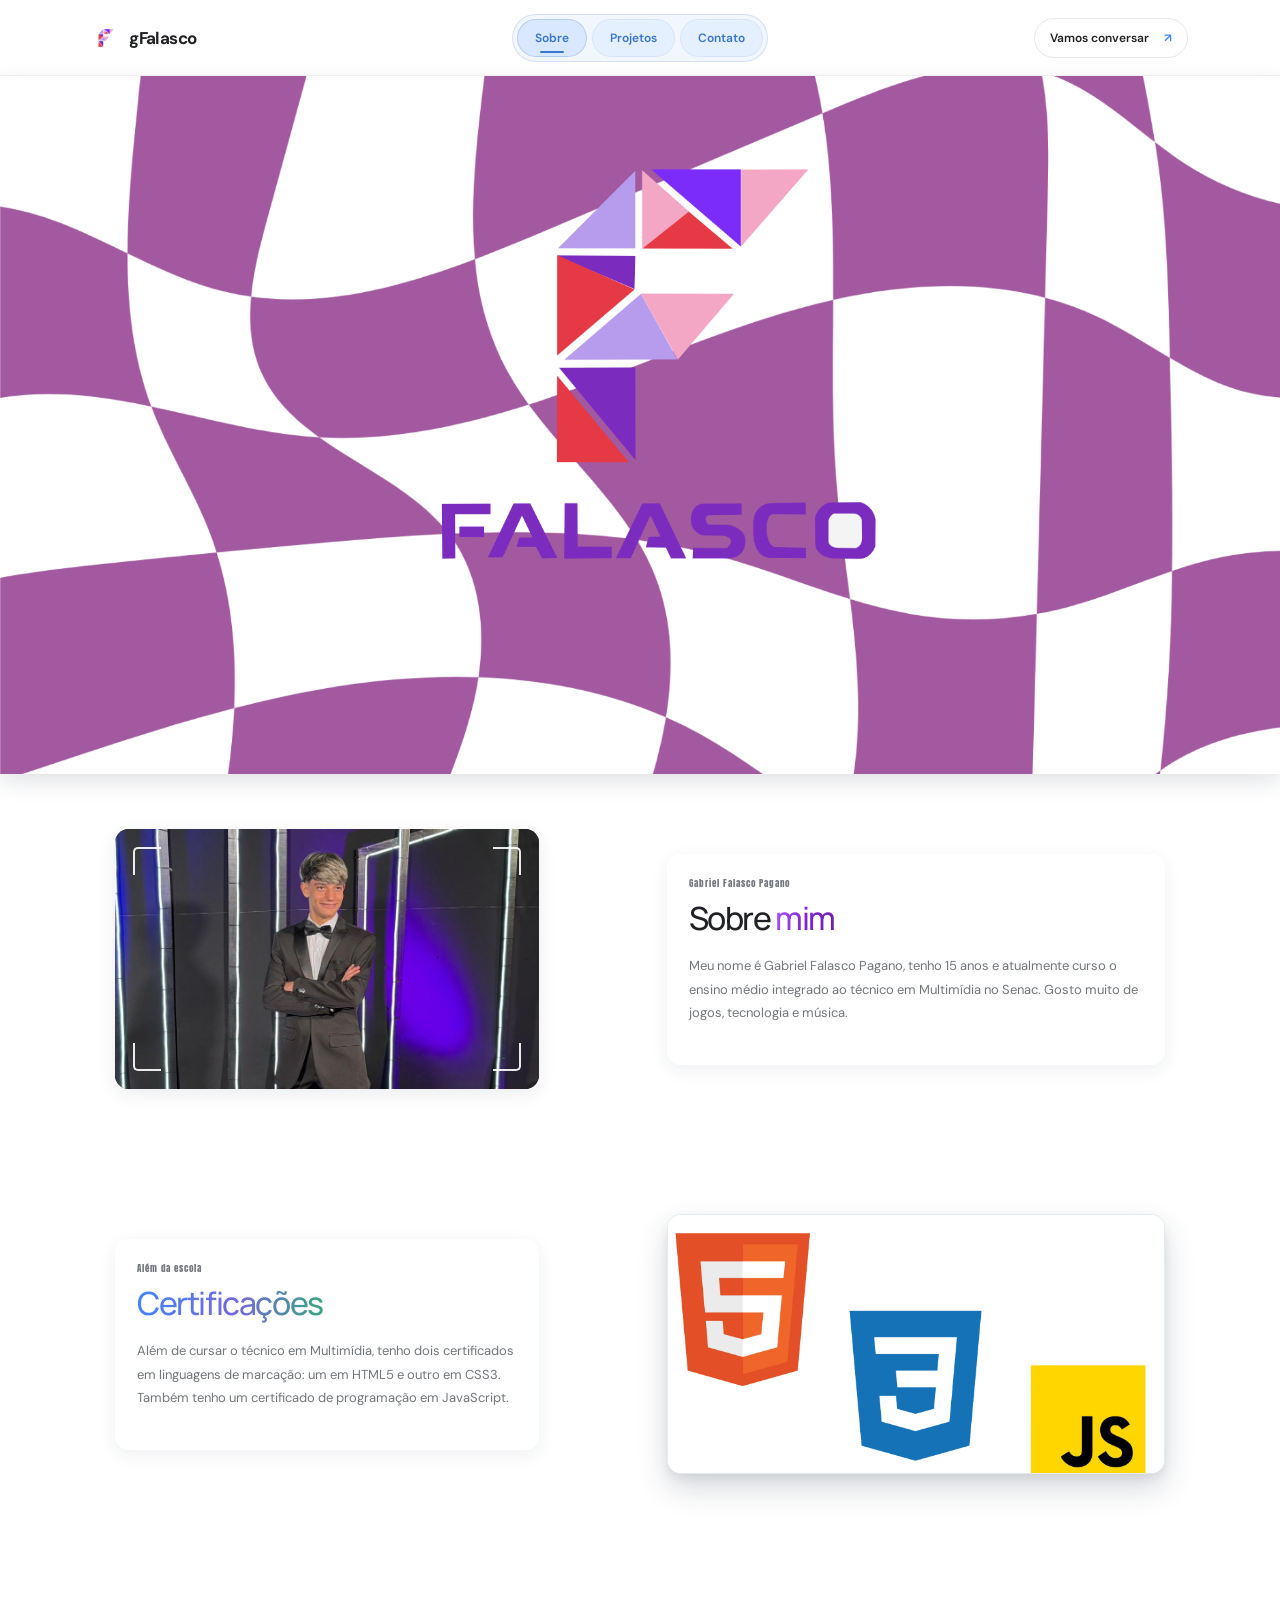
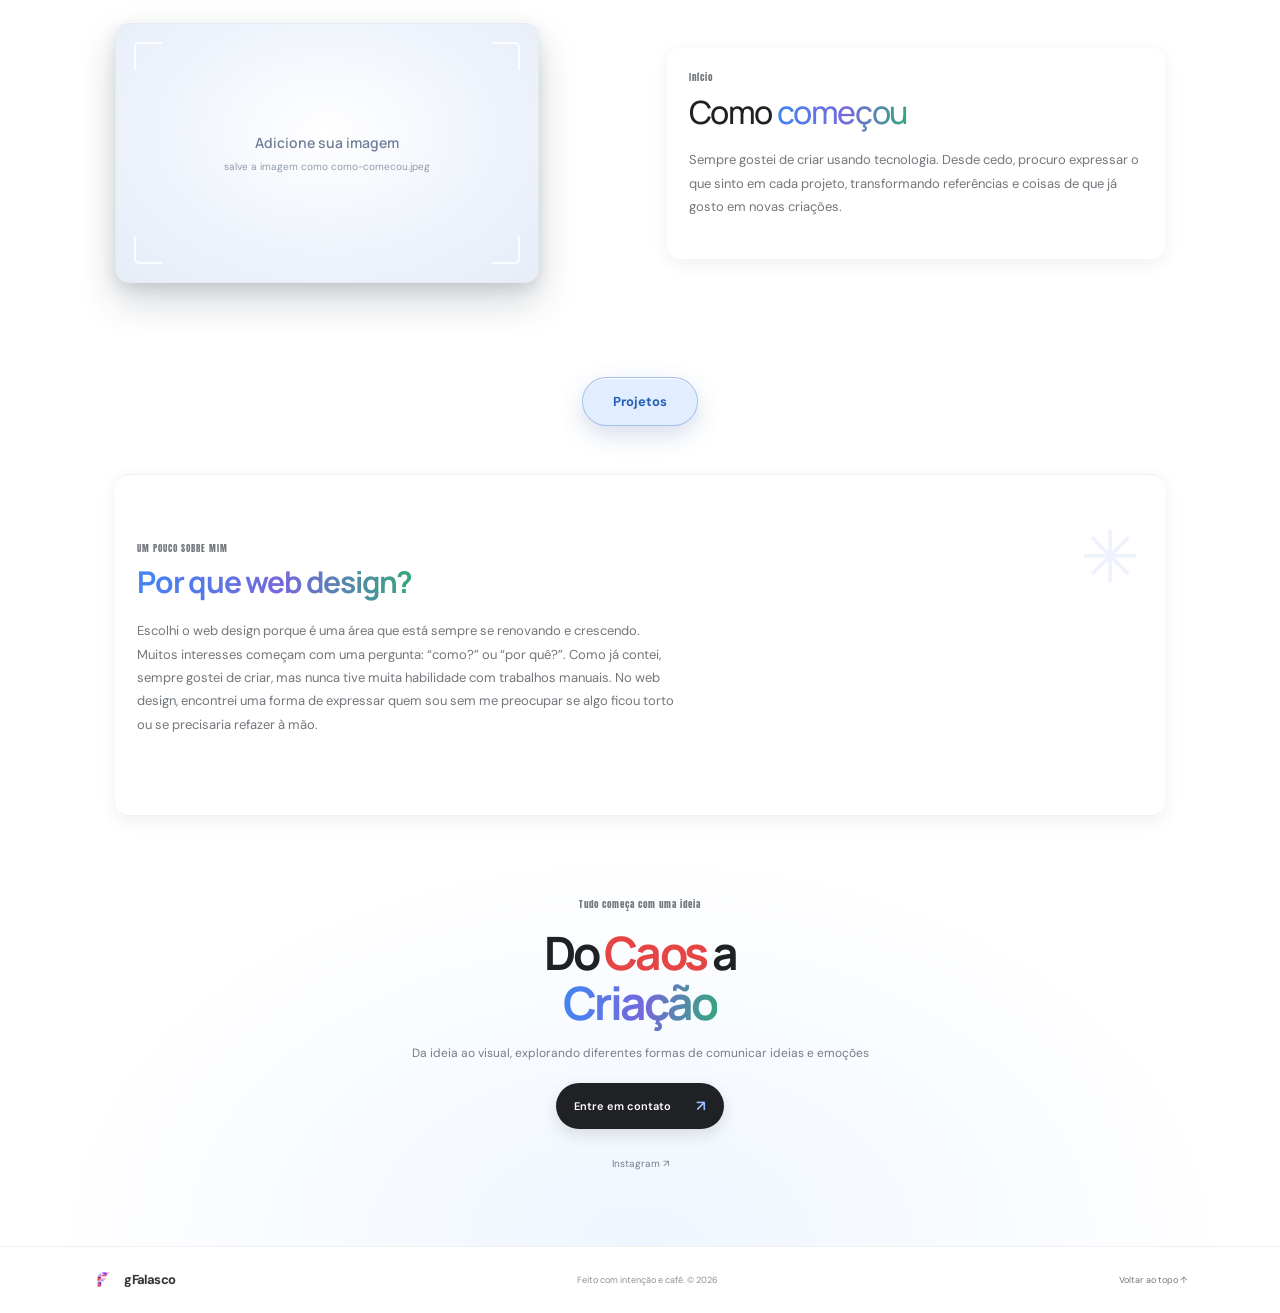
==== commit c5d4a57d: "Atualiza portfolio gFalasco" ====
--- a/index.html
+++ b/index.html
@@ -1,78 +1,78 @@
-<!DOCTYPE html>
-<html lang="pt-BR">
-<head>
-  <meta charset="UTF-8" />
-  <meta name="viewport" content="width=device-width, initial-scale=1.0" />
-  <meta name="description" content="Portfólio de Nome Sobrenome — projetos, habilidades e contato." />
-  <title>Portfolio gFalasco</title>
-  <link rel="preconnect" href="https://fonts.googleapis.com">
-  <link rel="preconnect" href="https://fonts.gstatic.com" crossorigin>
-  <link href="https://fonts.googleapis.com/css2?family=Anton&family=DM+Sans:wght@400;500;600;700&family=Manrope:wght@400;500;600;700;800&display=swap" rel="stylesheet">
-  <link rel="stylesheet" href="style.css?v=figma-import" />
-  <script src="script.js" defer></script>
-</head>
-<body>
-  <header class="topbar">
-    <a class="brand" href="#inicio" aria-label="Ir para o início"><img class="brand-mark brand-logo" src="logo-f-icon.png" alt="" /><span>gFalasco</span></a>
-    <nav class="main-nav" aria-label="Navegação principal">
-      <a href="#sobre" aria-current="page">Sobre</a><a class="nav-project-button" href="projetos.html">Projetos</a><a href="contato.html">Contato</a>
-    </nav>
-    <a class="top-contact" href="contato.html">Vamos conversar <span aria-hidden="true">↗</span></a>
-    <button class="menu-toggle" aria-label="Abrir menu" aria-expanded="false"><span></span><span></span></button>
-  </header>
-
-  <div class="banner-slot" aria-label="Banner Falaço">
-    <img class="personal-banner" src="banner.png" alt="Banner Falaço com fundo geométrico roxo e cinza" />
+<!DOCTYPE html>
+<html lang="pt-BR">
+<head>
+  <meta charset="UTF-8" />
+  <meta name="viewport" content="width=device-width, initial-scale=1.0" />
+  <meta name="description" content="Portfólio de Nome Sobrenome — projetos, habilidades e contato." />
+  <title>Portfolio gFalasco</title>
+  <link rel="preconnect" href="https://fonts.googleapis.com">
+  <link rel="preconnect" href="https://fonts.gstatic.com" crossorigin>
+  <link href="https://fonts.googleapis.com/css2?family=Anton&family=DM+Sans:wght@400;500;600;700&family=Manrope:wght@400;500;600;700;800&display=swap" rel="stylesheet">
+  <link rel="stylesheet" href="style.css" />
+  <script src="script.js" defer></script>
+</head>
+<body>
+  <header class="topbar">
+    <a class="brand" href="#inicio" aria-label="Ir para o início"><img class="brand-mark brand-logo" src="logo-f-icon.png" alt="" /><span>gFalasco</span></a>
+    <nav class="main-nav" aria-label="Navegação principal">
+      <a href="#sobre" aria-current="page">Sobre</a><a class="nav-project-button" href="projetos.html">Projetos</a><a href="contato.html">Contato</a>
+    </nav>
+    <a class="top-contact" href="contato.html">Vamos conversar <span aria-hidden="true">↗</span></a>
+    <button class="menu-toggle" aria-label="Abrir menu" aria-expanded="false"><span></span><span></span></button>
+  </header>
+
+  <div class="banner-slot" aria-label="Banner Falaço">
+    <img class="personal-banner" src="banner.png" alt="Banner Falaço com fundo geométrico roxo e cinza" />
   </div>
-  <main>
-    <section class="spotlight-section section-wrap" aria-label="Apresentação em destaque">
-      <div class="spotlight-illustration reveal">
-        <!-- Coloque sua ilustração em outputs/ilustracao.jpg e atualize o src abaixo. -->
-        <img class="portrait-photo" src="ilustracao.jpg" alt="Gabriel Falasco Pagano em sua formatura" onerror="this.hidden=true; this.nextElementSibling.hidden=false" />
-        <div class="illustration-placeholder" hidden>Adicione sua ilustração<br><small>salve a imagem como ilustracao.jpg</small></div>
-        <span class="illustration-corner corner-top-left"></span><span class="illustration-corner corner-top-right"></span><span class="illustration-corner corner-bottom-left"></span><span class="illustration-corner corner-bottom-right"></span>
-      </div>
-      <div class="spotlight-copy reveal">
-        <p class="section-kicker">Gabriel Falasco Pagano</p>
-        <h2>Sobre <span class="gradient-purple">mim</span></h2>
-        <p>Meu nome é Gabriel Falasco Pagano, tenho 15 anos e atualmente curso o ensino médio integrado ao técnico em Multimídia no Senac. Gosto muito de jogos, tecnologia e música.</p>
-      </div>
-    </section>
-    <section class="spotlight-section spotlight-reverse section-wrap" aria-label="Mais sobre meu trabalho">
-      <div class="spotlight-copy reveal">
-        <p class="section-kicker">Além da escola</p>
-        <h2><span class="gradient-text">Certificações</span></h2>
-        <p>Além de cursar o técnico em Multimídia, tenho dois certificados em linguagens de marcação: um em HTML5 e outro em CSS3. Também tenho um certificado de programação em JavaScript.</p>
-      </div>
-      <div class="spotlight-illustration certifications-illustration reveal">
-        <!-- Imagem de certificações -->
-        <img class="certifications-photo" src="certificacoes.png" alt="Logos de HTML5, CSS3 e JavaScript" onerror="this.hidden=true; this.nextElementSibling.hidden=false" />
-        <div class="illustration-placeholder" hidden>Adicione a imagem de certificações<br><small>salve a imagem como certificacoes.png</small></div>
-        <span class="illustration-corner corner-top-left"></span><span class="illustration-corner corner-top-right"></span><span class="illustration-corner corner-bottom-left"></span><span class="illustration-corner corner-bottom-right"></span>
-      </div>
-    </section>
-    <section class="spotlight-section section-wrap" aria-label="Criatividade e soluções">
-      <div class="spotlight-illustration reveal">
-        <!-- Coloque uma terceira imagem em outputs/ilustracao-3.jpg. -->
-        <img class="story-photo" src="como-comecou.webp" alt="Ilustração colorida de uma pessoa flutuando em um céu estrelado" onerror="this.hidden=true; this.nextElementSibling.hidden=false" />
-        <div class="illustration-placeholder" hidden>Adicione sua imagem<br><small>salve a imagem como como-comecou.webp</small></div>
-        <span class="illustration-corner corner-top-left"></span><span class="illustration-corner corner-top-right"></span><span class="illustration-corner corner-bottom-left"></span><span class="illustration-corner corner-bottom-right"></span>
-      </div>
-      <div class="spotlight-copy reveal">
-        <p class="section-kicker">Início</p>
-        <h2>Como <span class="gradient-text">começou</span></h2>
-        <p>Sempre gostei de criar usando tecnologia. Desde cedo, procuro expressar o que sinto em cada projeto, transformando referências e coisas de que já gosto em novas criações.</p>
-      </div>
-    </section>
-    <div class="projects-jump-wrap reveal"><a class="projects-jump-button" href="projetos.html">Projetos</a></div>
-
-
-    <section class="about-section section-wrap" id="sobre"><div class="about-decoration" aria-hidden="true">✳</div><div class="about-content"><p class="section-kicker">UM POUCO SOBRE MIM</p><h2><span class="gradient-text">Por que web design?</span></h2><p>Escolhi o web design porque é uma área que está sempre se renovando e crescendo. Muitos interesses começam com uma pergunta: “como?” ou “por quê?”. Como já contei, sempre gostei de criar, mas nunca tive muita habilidade com trabalhos manuais. No web design, encontrei uma forma de expressar quem sou sem me preocupar se algo ficou torto ou se precisaria refazer à mão.</p></div></section>
-
-    <section class="contact-section" id="contato"><div class="contact-inner"><p class="section-kicker">Tudo começa com uma ideia</p><h2>Do <span class="text-red">Caos</span> a<br><span class="gradient-text">Criação</span></h2><p>Da ideia ao visual, explorando diferentes formas de comunicar ideias e emoções</p><a class="contact-button" href="contato.html">Entre em contato <span>↗</span></a><div class="social-links"><a href="https://www.instagram.com/falasc0?srtk=MXExcmhkbDVzaGE5Nw%3D%3D&amp;utm_source=qr" target="_blank" rel="noreferrer">Instagram ↗</a></div></div></section>
-  </main>
-  <footer class="footer"><a class="brand" href="#inicio"><img class="brand-mark brand-logo" src="logo-f-icon.png" alt="" /><span>gFalasco</span></a><span>Feito com intenção e café. © <span id="year"></span></span><a href="#inicio">Voltar ao topo ↑</a></footer>
-</body>
+  <main>
+    <section class="spotlight-section section-wrap" aria-label="Apresentação em destaque">
+      <div class="spotlight-illustration reveal">
+        <!-- Coloque sua ilustração em outputs/ilustracao.jpg e atualize o src abaixo. -->
+        <img class="portrait-photo" src="ilustracao.jpg" alt="Gabriel Falasco Pagano em sua formatura" onerror="this.hidden=true; this.nextElementSibling.hidden=false" />
+        <div class="illustration-placeholder" hidden>Adicione sua ilustração<br><small>salve a imagem como ilustracao.jpg</small></div>
+        <span class="illustration-corner corner-top-left"></span><span class="illustration-corner corner-top-right"></span><span class="illustration-corner corner-bottom-left"></span><span class="illustration-corner corner-bottom-right"></span>
+      </div>
+      <div class="spotlight-copy reveal">
+        <p class="section-kicker">Gabriel Falasco Pagano</p>
+        <h2>Sobre <span class="gradient-purple">mim</span></h2>
+        <p>Meu nome é Gabriel Falasco Pagano, tenho 15 anos e atualmente curso o ensino médio integrado ao técnico em Multimídia no Senac. Gosto muito de jogos, tecnologia e música.</p>
+      </div>
+    </section>
+    <section class="spotlight-section spotlight-reverse section-wrap" aria-label="Mais sobre meu trabalho">
+      <div class="spotlight-copy reveal">
+        <p class="section-kicker">Além da escola</p>
+        <h2><span class="gradient-text">Certificações</span></h2>
+        <p>Além de cursar o técnico em Multimídia, tenho dois certificados em linguagens de marcação: um em HTML5 e outro em CSS3. Também tenho um certificado de programação em JavaScript.</p>
+      </div>
+      <div class="spotlight-illustration certifications-illustration reveal">
+        <!-- Imagem de certificações -->
+        <img class="certifications-photo" src="certificacoes.png" alt="Logos de HTML5, CSS3 e JavaScript" onerror="this.hidden=true; this.nextElementSibling.hidden=false" />
+        <div class="illustration-placeholder" hidden>Adicione a imagem de certificações<br><small>salve a imagem como certificacoes.png</small></div>
+        <span class="illustration-corner corner-top-left"></span><span class="illustration-corner corner-top-right"></span><span class="illustration-corner corner-bottom-left"></span><span class="illustration-corner corner-bottom-right"></span>
+      </div>
+    </section>
+    <section class="spotlight-section section-wrap" aria-label="Criatividade e soluções">
+      <div class="spotlight-illustration reveal">
+        <!-- Coloque uma terceira imagem em outputs/ilustracao-3.jpg. -->
+        <img class="story-photo" src="como-comecou.jpeg" alt="Ilustração colorida de uma pessoa flutuando em um céu estrelado" onerror="this.hidden=true; this.nextElementSibling.hidden=false" />
+        <div class="illustration-placeholder" hidden>Adicione sua imagem<br><small>salve a imagem como como-comecou.jpeg</small></div>
+        <span class="illustration-corner corner-top-left"></span><span class="illustration-corner corner-top-right"></span><span class="illustration-corner corner-bottom-left"></span><span class="illustration-corner corner-bottom-right"></span>
+      </div>
+      <div class="spotlight-copy reveal">
+        <p class="section-kicker">Início</p>
+        <h2>Como <span class="gradient-text">começou</span></h2>
+        <p>Sempre gostei de criar usando tecnologia. Desde cedo, procuro expressar o que sinto em cada projeto, transformando referências e coisas de que já gosto em novas criações.</p>
+      </div>
+    </section>
+    <div class="projects-jump-wrap reveal"><a class="projects-jump-button" href="projetos.html">Projetos</a></div>
+
+
+    <section class="about-section section-wrap" id="sobre"><div class="about-decoration" aria-hidden="true">✳</div><div class="about-content"><p class="section-kicker">UM POUCO SOBRE MIM</p><h2><span class="gradient-text">Por que web design?</span></h2><p>Escolhi o web design porque é uma área que está sempre se renovando e crescendo. Muitos interesses começam com uma pergunta: “como?” ou “por quê?”. Como já contei, sempre gostei de criar, mas nunca tive muita habilidade com trabalhos manuais. No web design, encontrei uma forma de expressar quem sou sem me preocupar se algo ficou torto ou se precisaria refazer à mão.</p></div></section>
+
+    <section class="contact-section" id="contato"><div class="contact-inner"><p class="section-kicker">Tudo começa com uma ideia</p><h2>Do <span class="text-red">Caos</span> a<br><span class="gradient-text">Criação</span></h2><p>Da ideia ao visual, explorando diferentes formas de comunicar ideias e emoções</p><a class="contact-button" href="contato.html">Entre em contato <span>↗</span></a><div class="social-links"><a href="https://www.instagram.com/falasc0?srtk=MXExcmhkbDVzaGE5Nw%3D%3D&amp;utm_source=qr" target="_blank" rel="noreferrer">Instagram ↗</a></div></div></section>
+  </main>
+  <footer class="footer"><a class="brand" href="#inicio"><img class="brand-mark brand-logo" src="logo-f-icon.png" alt="" /><span>gFalasco</span></a><span>Feito com intenção e café. © <span id="year"></span></span><a href="#inicio">Voltar ao topo ↑</a></footer>
+</body>
 </html>
 
 
@@ -106,3 +106,5 @@
 
 
 
+
+
